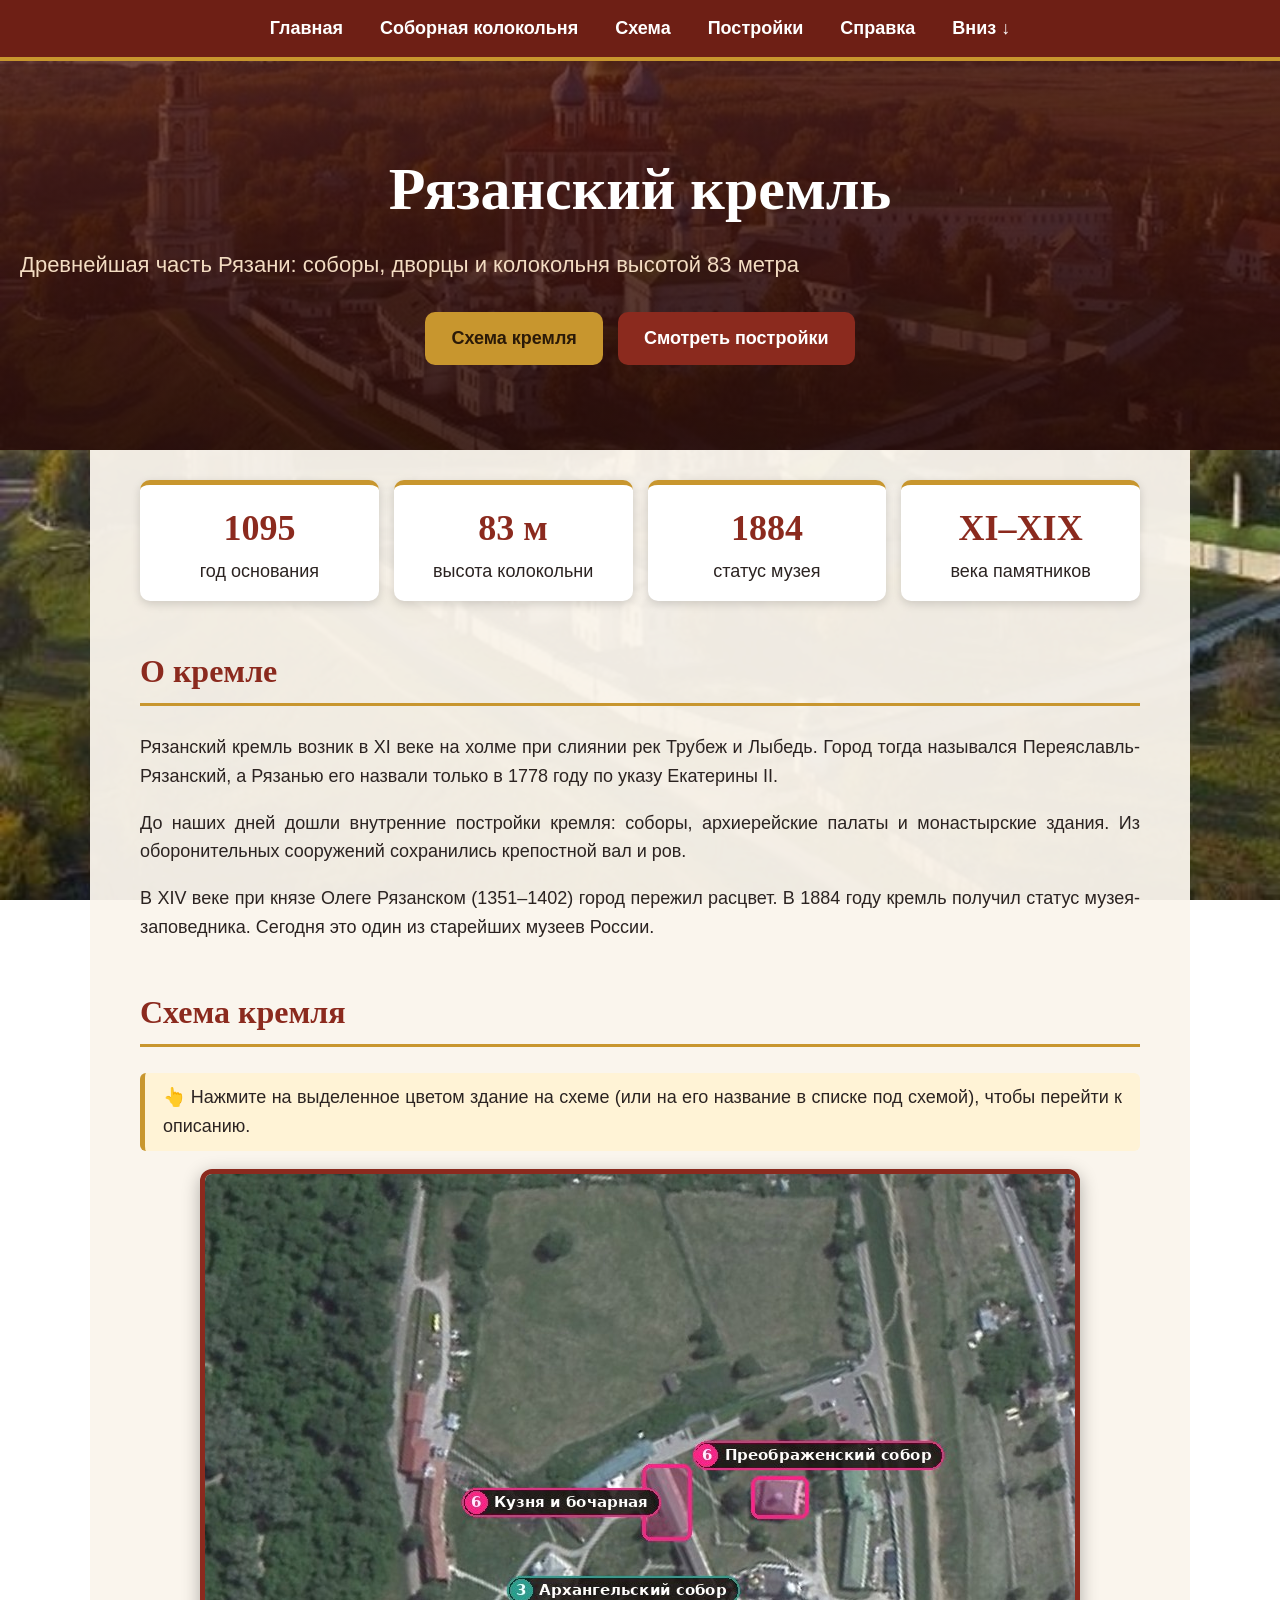
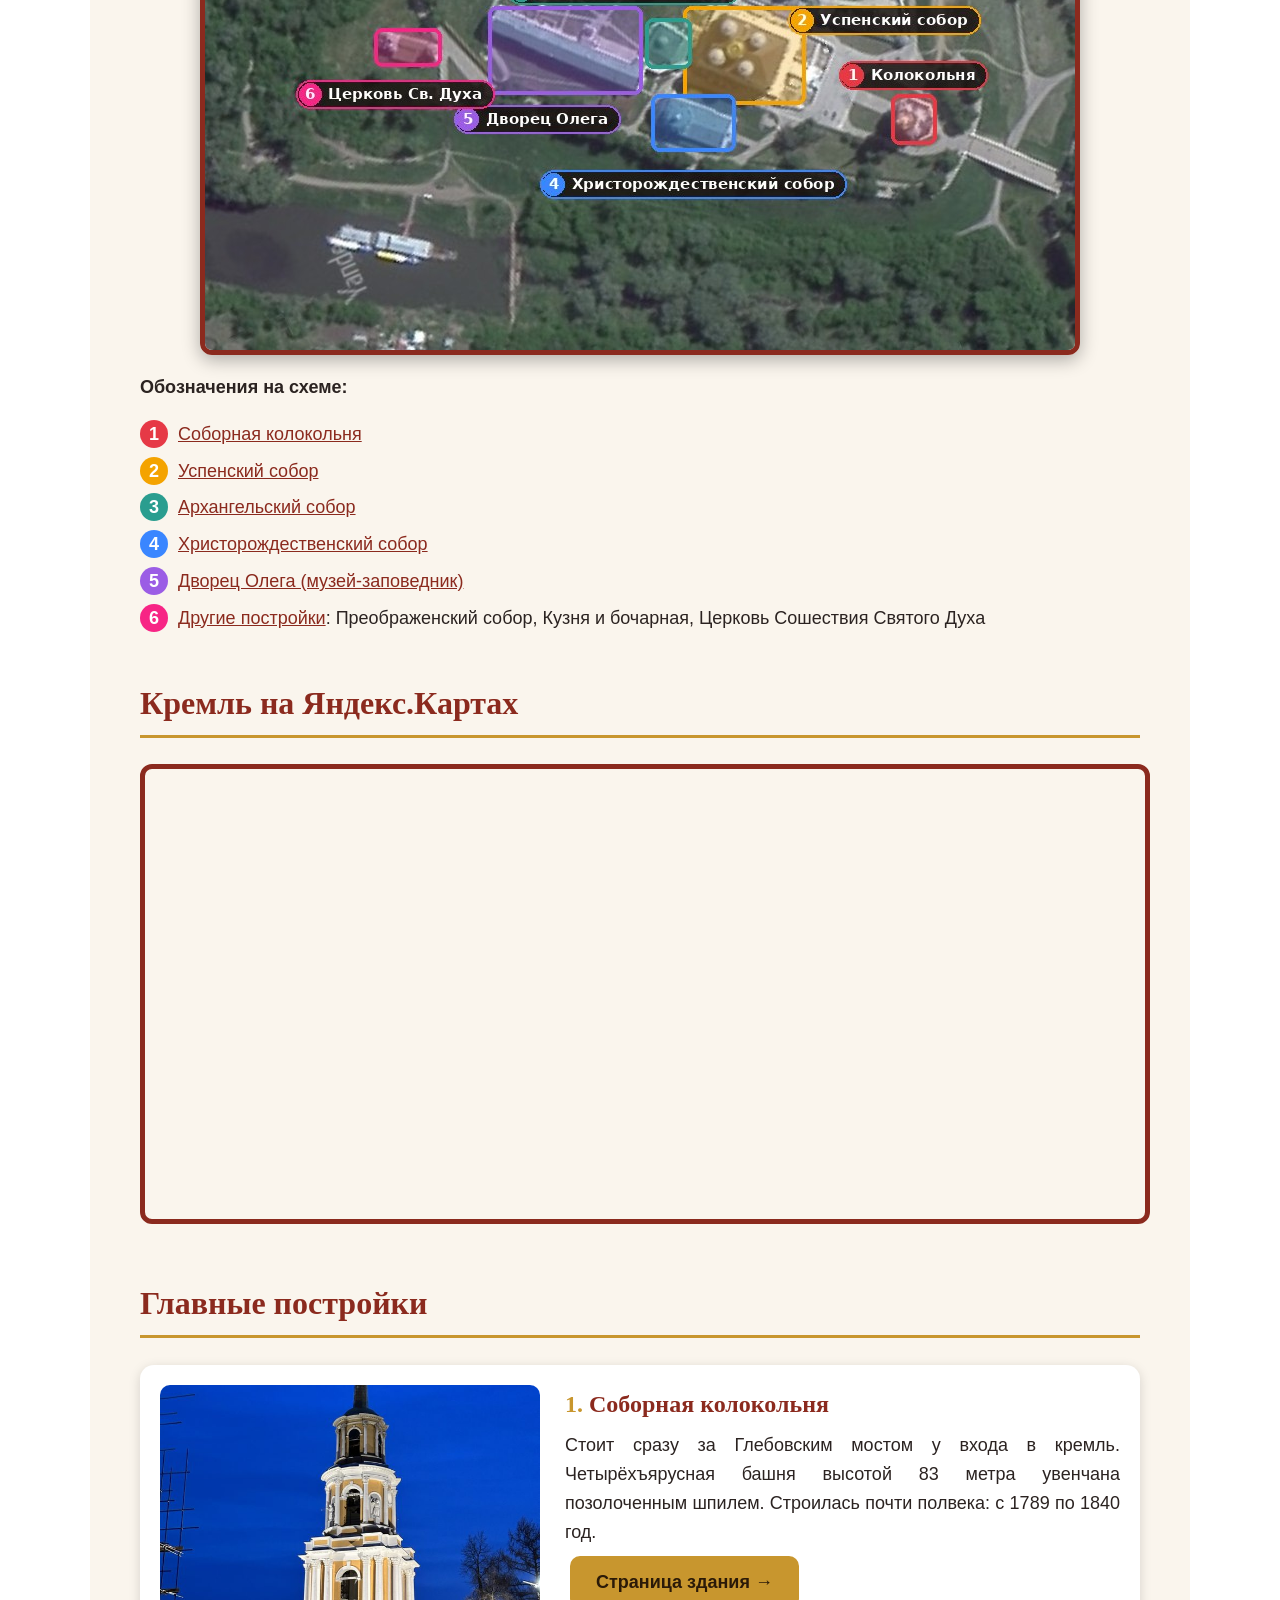
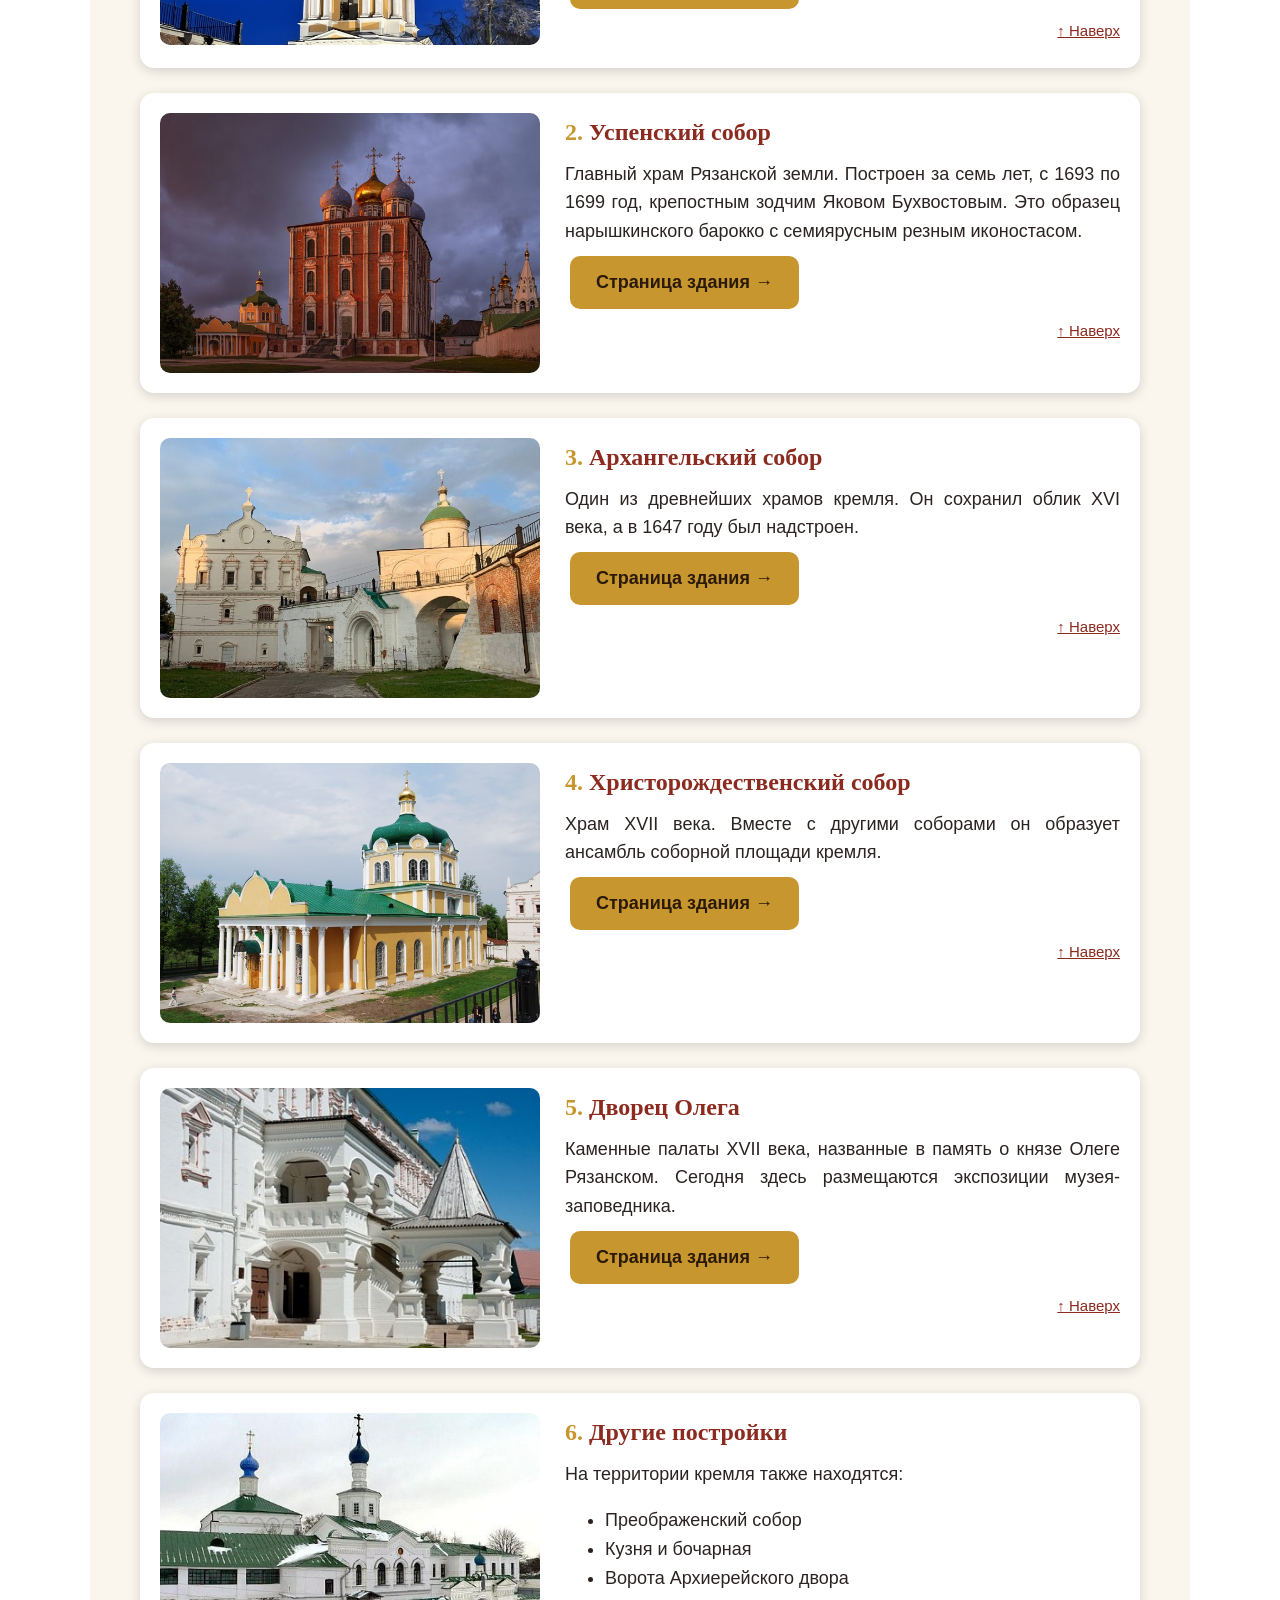
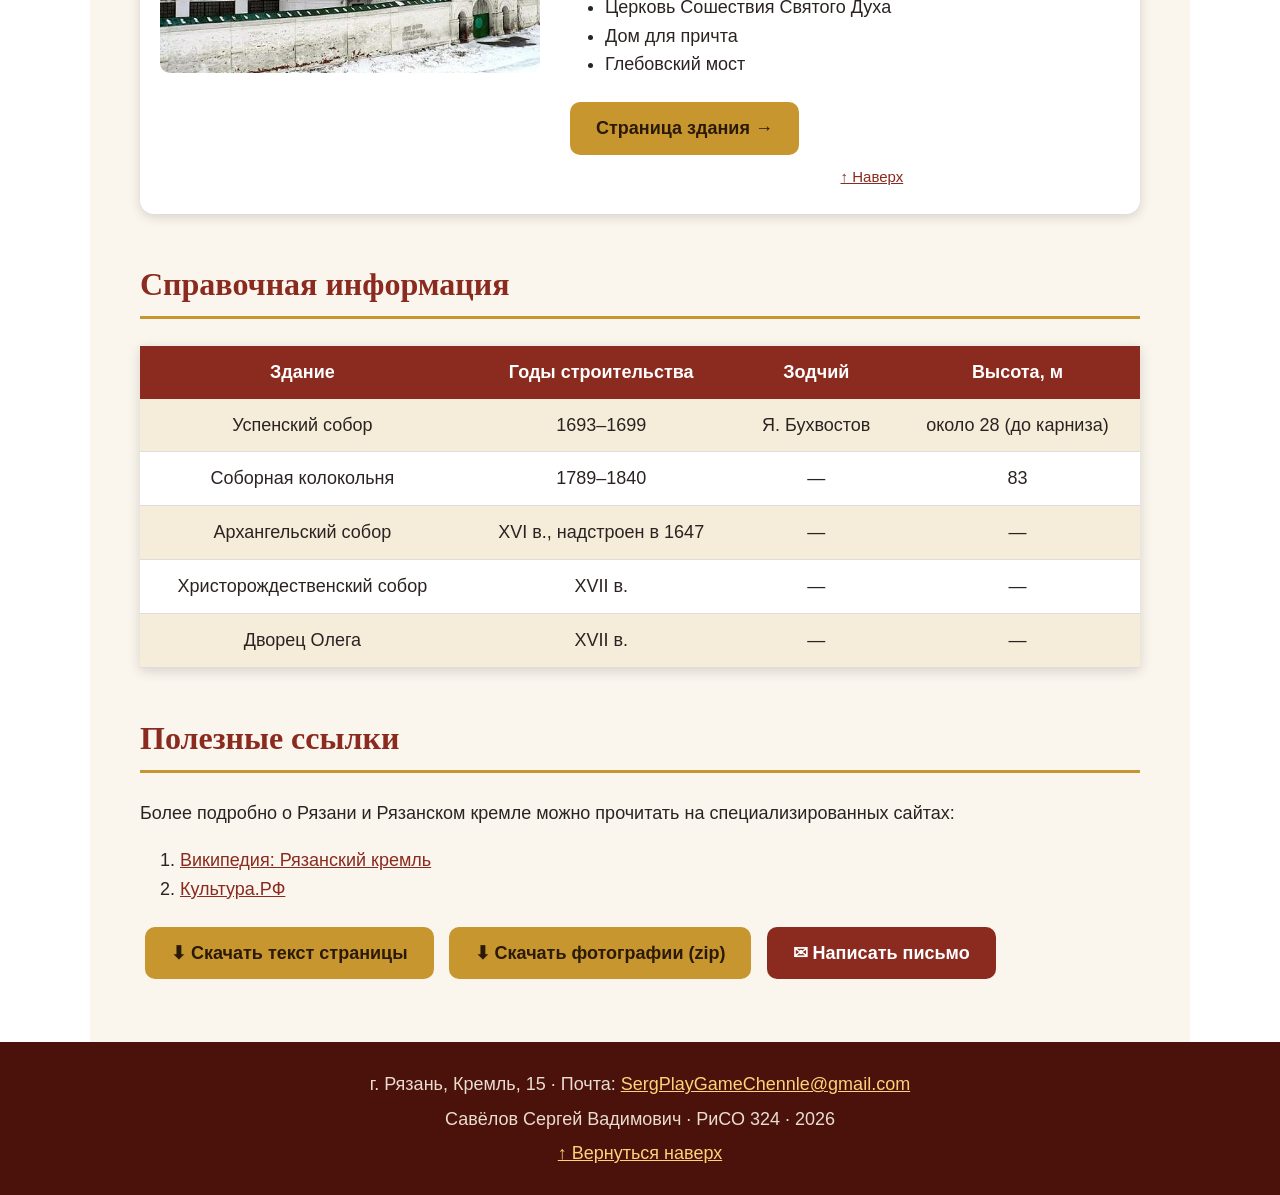
==== index.html @ 84ef7dea "Add files via upload" ====
<!DOCTYPE html>
<html lang="ru">
<head>
  <meta charset="utf-8">
  <title>Рязанский кремль</title>
  <!-- Подключаем файл со стилями (на всех страницах) -->
  <link rel="stylesheet" href="style.css">
</head>
<body>

<!-- Якорь для перехода вверх -->
<a id="top"></a>

<div class="menu">
  <a href="index.html">Главная</a>
  <a href="kolokolnya.html">Соборная колокольня</a>
  <a href="#karta">Схема</a>
  <a href="#zdaniya">Постройки</a>
  <a href="#spravka">Справка</a>
  <a href="#bottom">Вниз ↓</a>
</div>

<div class="shapka">
  <h1>Рязанский кремль</h1>
  <p>Древнейшая часть Рязани: соборы, дворцы и колокольня высотой 83 метра</p>
  <a class="knopka" href="#karta">Схема кремля</a>
  <a class="knopka knopka2" href="#zdaniya">Смотреть постройки</a>
</div>

<div class="content">

<div class="cifry">
  <div class="cifra"><b>1095</b>год основания</div>
  <div class="cifra"><b>83 м</b>высота колокольни</div>
  <div class="cifra"><b>1884</b>статус музея</div>
  <div class="cifra"><b>XI–XIX</b>века памятников</div>
</div>

<h2>О кремле</h2>
<p>Рязанский кремль возник в XI веке на холме при слиянии рек Трубеж и Лыбедь. Город тогда назывался Переяславль-Рязанский, а Рязанью его назвали только в 1778 году по указу Екатерины II.</p>
<p>До наших дней дошли внутренние постройки кремля: соборы, архиерейские палаты и монастырские здания. Из оборонительных сооружений сохранились крепостной вал и ров.</p>
<p>В XIV веке при князе Олеге Рязанском (1351–1402) город пережил расцвет. В 1884 году кремль получил статус музея-заповедника. Сегодня это один из старейших музеев России.</p>

<!-- ===== СХЕМА СО ССЫЛКАМИ ===== -->
<h2 id="karta">Схема кремля</h2>
<p class="podskazka">👆 Нажмите на выделенное цветом здание на схеме (или на его название в списке под схемой), чтобы перейти к описанию.</p>

<!-- usemap связывает картинку с картой ссылок -->
<img class="karta" src="karta.jpg" width="870" alt="Схема Рязанского кремля (вид сверху)" usemap="#kremlin">

<map name="kremlin">
  <area shape="rect" coords="686,520,731,570" href="#kolokolnya" alt="Соборная колокольня" title="Нажмите: Соборная колокольня">
  <area shape="rect" coords="478,432,600,530" href="#uspensky" alt="Успенский собор" title="Нажмите: Успенский собор">
  <area shape="rect" coords="440,444,486,494" href="#arhangel" alt="Архангельский собор" title="Нажмите: Архангельский собор">
  <area shape="rect" coords="446,520,530,577" href="#christmas" alt="Христорождественский собор" title="Нажмите: Христорождественский собор">
  <area shape="rect" coords="283,432,437,520" href="#oleg" alt="Дворец Олега (музей-заповедник)" title="Нажмите: Дворец Олега (музей-заповедник)">
  <area shape="rect" coords="546,302,603,344" href="#others" alt="Преображенский собор" title="Нажмите: Преображенский собор">
  <area shape="rect" coords="437,290,486,366" href="#others" alt="Кузня и бочарная" title="Нажмите: Кузня и бочарная">
  <area shape="rect" coords="169,454,236,492" href="#others" alt="Церковь Сошествия Святого Духа" title="Нажмите: Церковь Сошествия Святого Духа">
</map>

<p><b>Обозначения на схеме:</b></p>
<ul class="legenda">
  <li><span class="nom" style="background-color:#e63946">1</span><a href="#kolokolnya">Соборная колокольня</a></li>
  <li><span class="nom" style="background-color:#f4a300">2</span><a href="#uspensky">Успенский собор</a></li>
  <li><span class="nom" style="background-color:#2a9d8f">3</span><a href="#arhangel">Архангельский собор</a></li>
  <li><span class="nom" style="background-color:#3a86ff">4</span><a href="#christmas">Христорождественский собор</a></li>
  <li><span class="nom" style="background-color:#9b5de5">5</span><a href="#oleg">Дворец Олега (музей-заповедник)</a></li>
  <li><span class="nom" style="background-color:#f72585">6</span><a href="#others">Другие постройки</a>: Преображенский собор, Кузня и бочарная, Церковь Сошествия Святого Духа</li>
</ul>

<!-- Яндекс карта с точкой на кремле -->
<h2>Кремль на Яндекс.Картах</h2>
<iframe src="https://yandex.ru/map-widget/v1/?ll=39.7447%2C54.6355&z=16&pt=39.7447%2C54.6355%2Cpm2rdm" title="Яндекс карта"></iframe>

<!-- ===== ОПИСАНИЕ ПОСТРОЕК ===== -->
<h2 id="zdaniya">Главные постройки</h2>

<div class="zdanie" id="kolokolnya">
  <img src="kolokolnya.jpg" alt="Соборная колокольня">
  <div>
    <h3><span class="nomer">1.</span> Соборная колокольня</h3>
    <p>Стоит сразу за Глебовским мостом у входа в кремль. Четырёхъярусная башня высотой 83 метра увенчана позолоченным шпилем. Строилась почти полвека: с 1789 по 1840 год.</p> <p><a class="knopka" href="kolokolnya.html">Страница здания →</a></p>
    <p class="vverh"><a href="#top">↑ Наверх</a></p>
  </div>
</div>
<div class="zdanie" id="uspensky">
  <img src="uspensky.jpg" alt="Успенский собор">
  <div>
    <h3><span class="nomer">2.</span> Успенский собор</h3>
    <p>Главный храм Рязанской земли. Построен за семь лет, с 1693 по 1699 год, крепостным зодчим Яковом Бухвостовым. Это образец нарышкинского барокко с семиярусным резным иконостасом.</p>
    <p><a class="knopka" href="uspensky.html">Страница здания →</a></p>
    <p class="vverh"><a href="#top">↑ Наверх</a></p>
  </div>
</div>
<div class="zdanie" id="arhangel">
  <img src="arhangel.jpg" alt="Архангельский собор">
  <div>
    <h3><span class="nomer">3.</span> Архангельский собор</h3>
    <p>Один из древнейших храмов кремля. Он сохранил облик XVI века, а в 1647 году был надстроен.</p>
    <p><a class="knopka" href="arhangel.html">Страница здания →</a></p>
    <p class="vverh"><a href="#top">↑ Наверх</a></p>
  </div>
</div>
<div class="zdanie" id="christmas">
  <img src="christmas.jpg" alt="Христорождественский собор">
  <div>
    <h3><span class="nomer">4.</span> Христорождественский собор</h3>
    <p>Храм XVII века. Вместе с другими соборами он образует ансамбль соборной площади кремля.</p>
    <p><a class="knopka" href="christmas.html">Страница здания →</a></p>
    <p class="vverh"><a href="#top">↑ Наверх</a></p>
  </div>
</div>
<div class="zdanie" id="oleg">
  <img src="oleg.jpg" alt="Дворец Олега">
  <div>
    <h3><span class="nomer">5.</span> Дворец Олега</h3>
    <p>Каменные палаты XVII века, названные в память о князе Олеге Рязанском. Сегодня здесь размещаются экспозиции музея-заповедника.</p>
    <p><a class="knopka" href="oleg.html">Страница здания →</a></p>
    <p class="vverh"><a href="#top">↑ Наверх</a></p>
  </div>
</div>
<div class="zdanie" id="others">
  <img src="others.jpg" alt="Спасо-Преображенский монастырь">
  <div>
    <h3><span class="nomer">6.</span> Другие постройки</h3>
    <p>На территории кремля также находятся:</p>
    <ul>
      <li>Преображенский собор</li>
      <li>Кузня и бочарная</li>
      <li>Ворота Архиерейского двора</li>
      <li>Церковь Сошествия Святого Духа</li>
      <li>Дом для причта</li>
      <li>Глебовский мост</li>
    </ul>
    <p><a class="knopka" href="drugie.html">Страница здания →</a></p>
    <p class="vverh"><a href="#top">↑ Наверх</a></p>
  </div>
</div>

<!-- ===== ТАБЛИЦА ===== -->
<h2 id="spravka">Справочная информация</h2>
<table>
  <tr>
    <th>Здание</th>
    <th>Годы строительства</th>
    <th>Зодчий</th>
    <th>Высота, м</th>
  </tr>
  <tr><td>Успенский собор</td><td>1693–1699</td><td>Я. Бухвостов</td><td>около 28 (до карниза)</td></tr>
  <tr><td>Соборная колокольня</td><td>1789–1840</td><td>—</td><td>83</td></tr>
  <tr><td>Архангельский собор</td><td>XVI в., надстроен в 1647</td><td>—</td><td>—</td></tr>
  <tr><td>Христорождественский собор</td><td>XVII в.</td><td>—</td><td>—</td></tr>
  <tr><td>Дворец Олега</td><td>XVII в.</td><td>—</td><td>—</td></tr>
</table>

<!-- ===== ССЫЛКИ ===== -->
<h2>Полезные ссылки</h2>
<p>Более подробно о Рязани и Рязанском кремле можно прочитать на специализированных сайтах:</p>
<ol>
  <li><a href="https://ru.wikipedia.org/wiki/Рязанский_кремль" target="_blank">Википедия: Рязанский кремль</a></li>
  <li><a href="https://www.culture.ru" target="_blank">Культура.РФ</a></li>
</ol>

<p>
  <a class="knopka" href="kremlin-text.txt" download>⬇ Скачать текст страницы</a>
  <a class="knopka" href="photos.zip" download>⬇ Скачать фотографии (zip)</a>
  <a class="knopka knopka2" href="mailto:SergPlayGameChennle@gmail.com">✉ Написать письмо</a>
</p>

</div>

<!-- Якорь для перехода вниз -->
<div class="footer" id="bottom">
  г. Рязань, Кремль, 15 · Почта: <a href="mailto:SergPlayGameChennle@gmail.com">SergPlayGameChennle@gmail.com</a><br>
  Савёлов Сергей Вадимович · РиСО 324 · 2026<br>
  <a href="#top">↑ Вернуться наверх</a>
</div>

</body>
</html>
---- style.css ----
/* ===== Общие стили для всех страниц сайта ===== */

/* Фон страницы - фото кремля */
body {
  margin: 0;
  font-family: Arial, sans-serif;
  font-size: 18px;
  line-height: 1.6;
  color: #2b2321;
  background-image: url("fon.jpg");
  background-size: cover;
  background-attachment: fixed;
}

/* Меню сверху (остаётся на экране при прокрутке) */
.menu {
  position: sticky;
  top: 0;
  z-index: 10;
  background-color: #6e1f15;
  text-align: center;
  padding: 14px;
  border-bottom: 4px solid #c8962e;
}
.menu a {
  color: white;
  margin: 0 16px;
  text-decoration: none;
  font-weight: bold;
}
.menu a:hover {
  color: #ffd27a;
}

/* Большая шапка с фото */
.shapka {
  background: linear-gradient(rgba(70, 15, 10, 0.75), rgba(40, 10, 8, 0.85)), url("fon.jpg") center / cover;
  color: white;
  text-align: center;
  padding: 80px 20px;
}
.shapka h1 {
  font-family: Georgia, serif;
  font-size: 60px;
  margin: 0 0 10px 0;
}
.shapka p {
  font-size: 22px;
  color: #f3dcc2;
  margin: 0 0 25px 0;
}

/* Основной блок с содержимым */
.content {
  width: 1000px;
  margin: 0 auto;
  padding: 30px 50px 40px 50px;
  background-color: rgba(250, 245, 236, 0.95);
}

/* Заголовки */
h2 {
  font-family: Georgia, serif;
  font-size: 32px;
  color: #8b2a1e;
  margin-top: 45px;
  border-bottom: 3px solid #c8962e;
  padding-bottom: 6px;
}
h3 {
  font-family: Georgia, serif;
  font-size: 24px;
  color: #8b2a1e;
  margin: 0 0 8px 0;
}

/* Абзацы */
p {
  text-align: justify;
}

/* Кнопки (ссылки в виде кнопок) */
.knopka {
  display: inline-block;
  background-color: #c8962e;
  color: #2b1a08;
  font-weight: bold;
  text-decoration: none;
  padding: 12px 26px;
  border-radius: 10px;
  margin: 5px;
}
.knopka:hover {
  background-color: #ffd27a;
}
.knopka2 {
  background-color: #8b2a1e;
  color: white;
}
.knopka2:hover {
  background-color: #b23a2a;
}

/* Четыре блока с цифрами */
.cifry {
  display: flex;
  gap: 15px;
  margin-bottom: 10px;
}
.cifra {
  flex: 1;
  background-color: white;
  border-top: 5px solid #c8962e;
  border-radius: 10px;
  padding: 15px;
  text-align: center;
  box-shadow: 0 3px 10px rgba(0, 0, 0, 0.15);
}
.cifra b {
  display: block;
  font-family: Georgia, serif;
  font-size: 36px;
  color: #8b2a1e;
}

/* Схема кремля */
.karta {
  display: block;
  margin: 15px auto;
  border: 5px solid #8b2a1e;
  border-radius: 12px;
  box-shadow: 0 5px 18px rgba(0, 0, 0, 0.3);
}
.podskazka {
  background-color: #fff3d6;
  border-left: 5px solid #c8962e;
  padding: 10px 18px;
  border-radius: 6px;
}

/* Список обозначений под схемой */
.legenda {
  list-style: none;
  padding: 0;
}
.legenda li {
  margin: 8px 0;
}
.nom {
  display: inline-block;
  width: 28px;
  height: 28px;
  line-height: 28px;
  border-radius: 50%;
  color: white;
  text-align: center;
  font-weight: bold;
  margin-right: 10px;
}

/* Яндекс карта */
iframe {
  width: 100%;
  height: 450px;
  border: 5px solid #8b2a1e;
  border-radius: 12px;
}

/* Карточки зданий: фото слева, текст справа */
.zdanie {
  display: flex;
  gap: 25px;
  background-color: white;
  border-radius: 14px;
  padding: 20px;
  margin: 25px 0;
  box-shadow: 0 3px 12px rgba(0, 0, 0, 0.15);
}
.zdanie img {
  width: 380px;
  height: 260px;
  object-fit: cover;
  border-radius: 10px;
  flex-shrink: 0;
}
.zdanie p {
  margin: 5px 0;
}
.nomer {
  color: #c8962e;
}
.vverh {
  text-align: right;
  font-size: 15px;
  margin: 0;
}

/* Фото на отдельных страницах зданий */
.foto {
  display: block;
  width: auto;
  max-width: 100%;
  max-height: 520px;
  margin: 15px auto;
  border: 5px solid #c8962e;
  border-radius: 12px;
}

/* Таблица */
table {
  border-collapse: collapse;
  width: 100%;
  background-color: white;
  box-shadow: 0 3px 12px rgba(0, 0, 0, 0.15);
}
th {
  background-color: #8b2a1e;
  color: white;
  padding: 12px;
}
td {
  border-bottom: 1px solid #ddd;
  padding: 12px;
  text-align: center;
}
tr:nth-child(even) {
  background-color: #f6ecda;
}

/* Ссылки */
a {
  color: #8b2a1e;
}

/* Подвал */
.footer {
  background-color: #4a120b;
  color: #eadccf;
  text-align: center;
  padding: 25px;
  line-height: 1.9;
}
.footer a {
  color: #ffd27a;
}

/* ===== Плавный переход по якорям ===== */
html {
  scroll-behavior: smooth;
}
/* Заголовки с якорями не прячутся под меню */
h2 {
  scroll-margin-top: 90px;
}
/* Карточка здания после перехода по ссылке встаёт по центру экрана */
.zdanie {
  scroll-margin-top: calc(50vh - 170px);
}

/* Кнопки "назад / вперёд" внизу страниц зданий */
.listalka {
  display: flex;
  justify-content: space-between;
  margin-top: 30px;
}
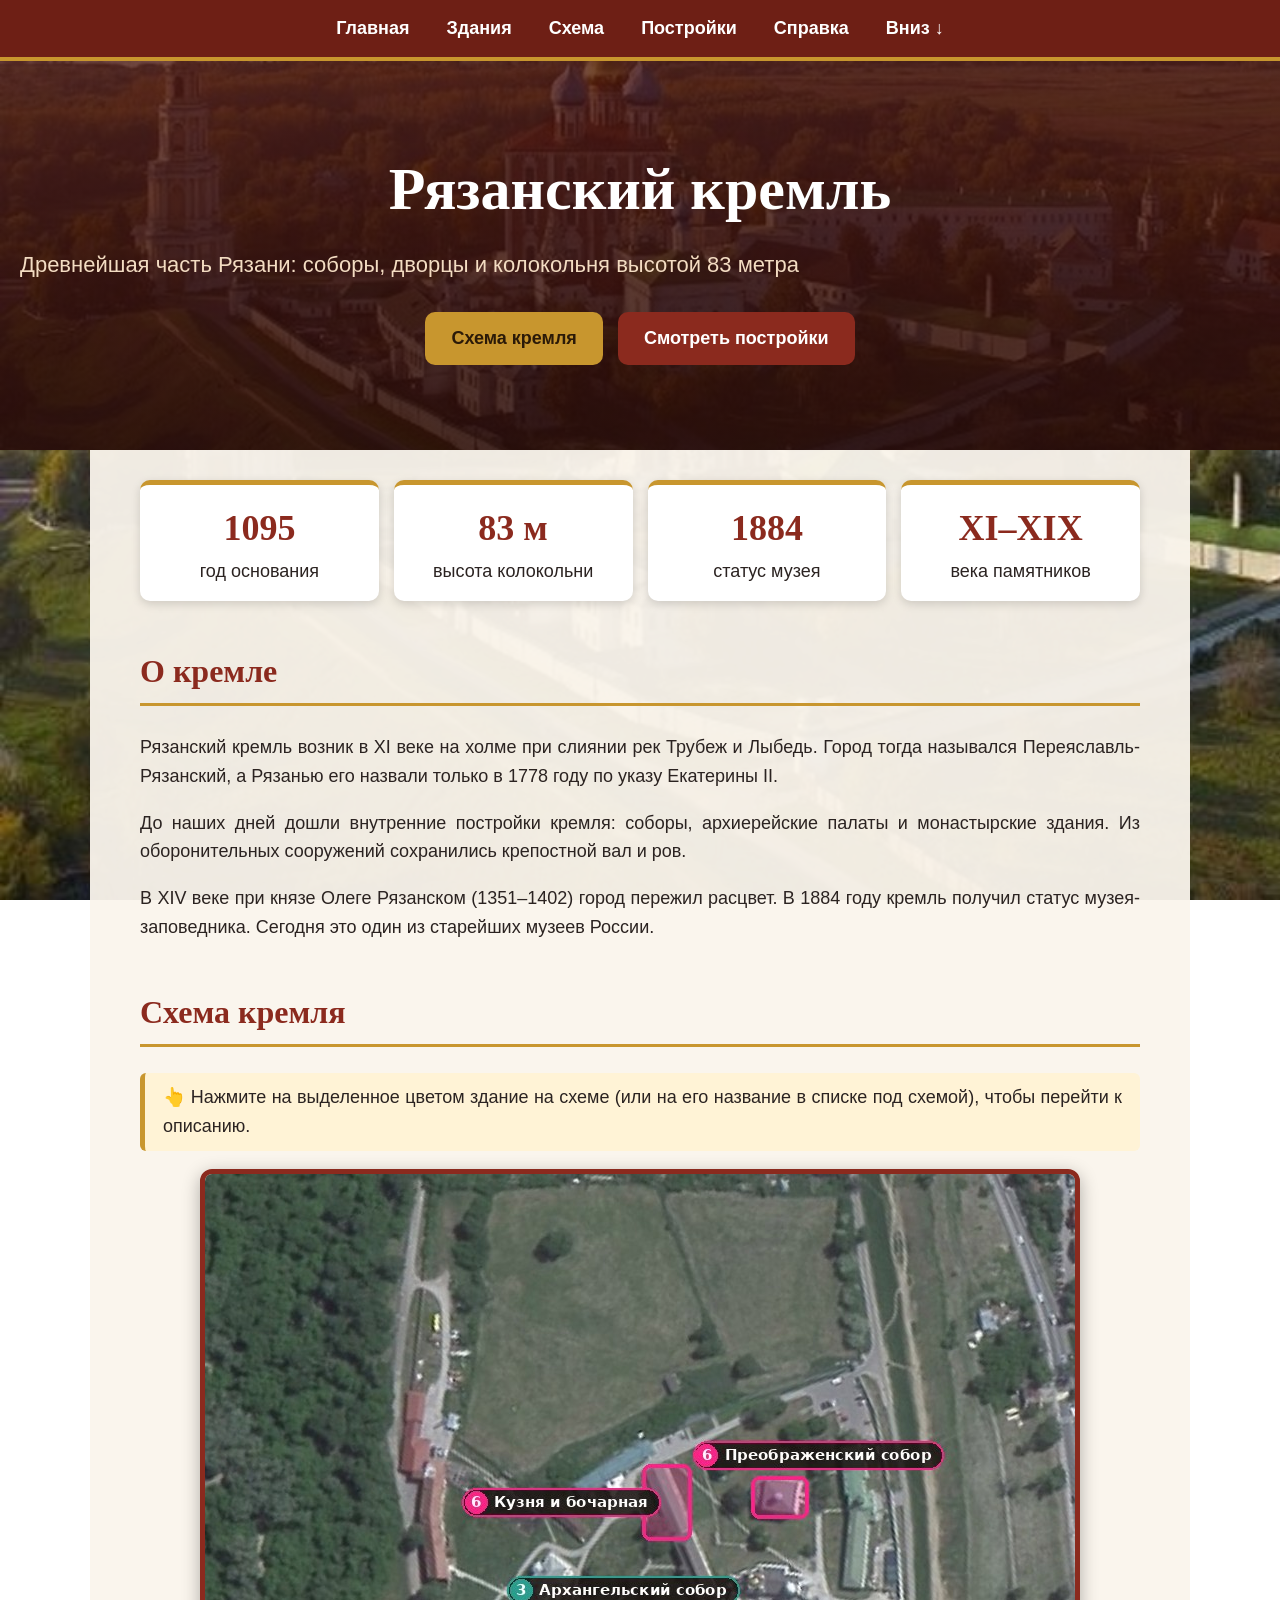
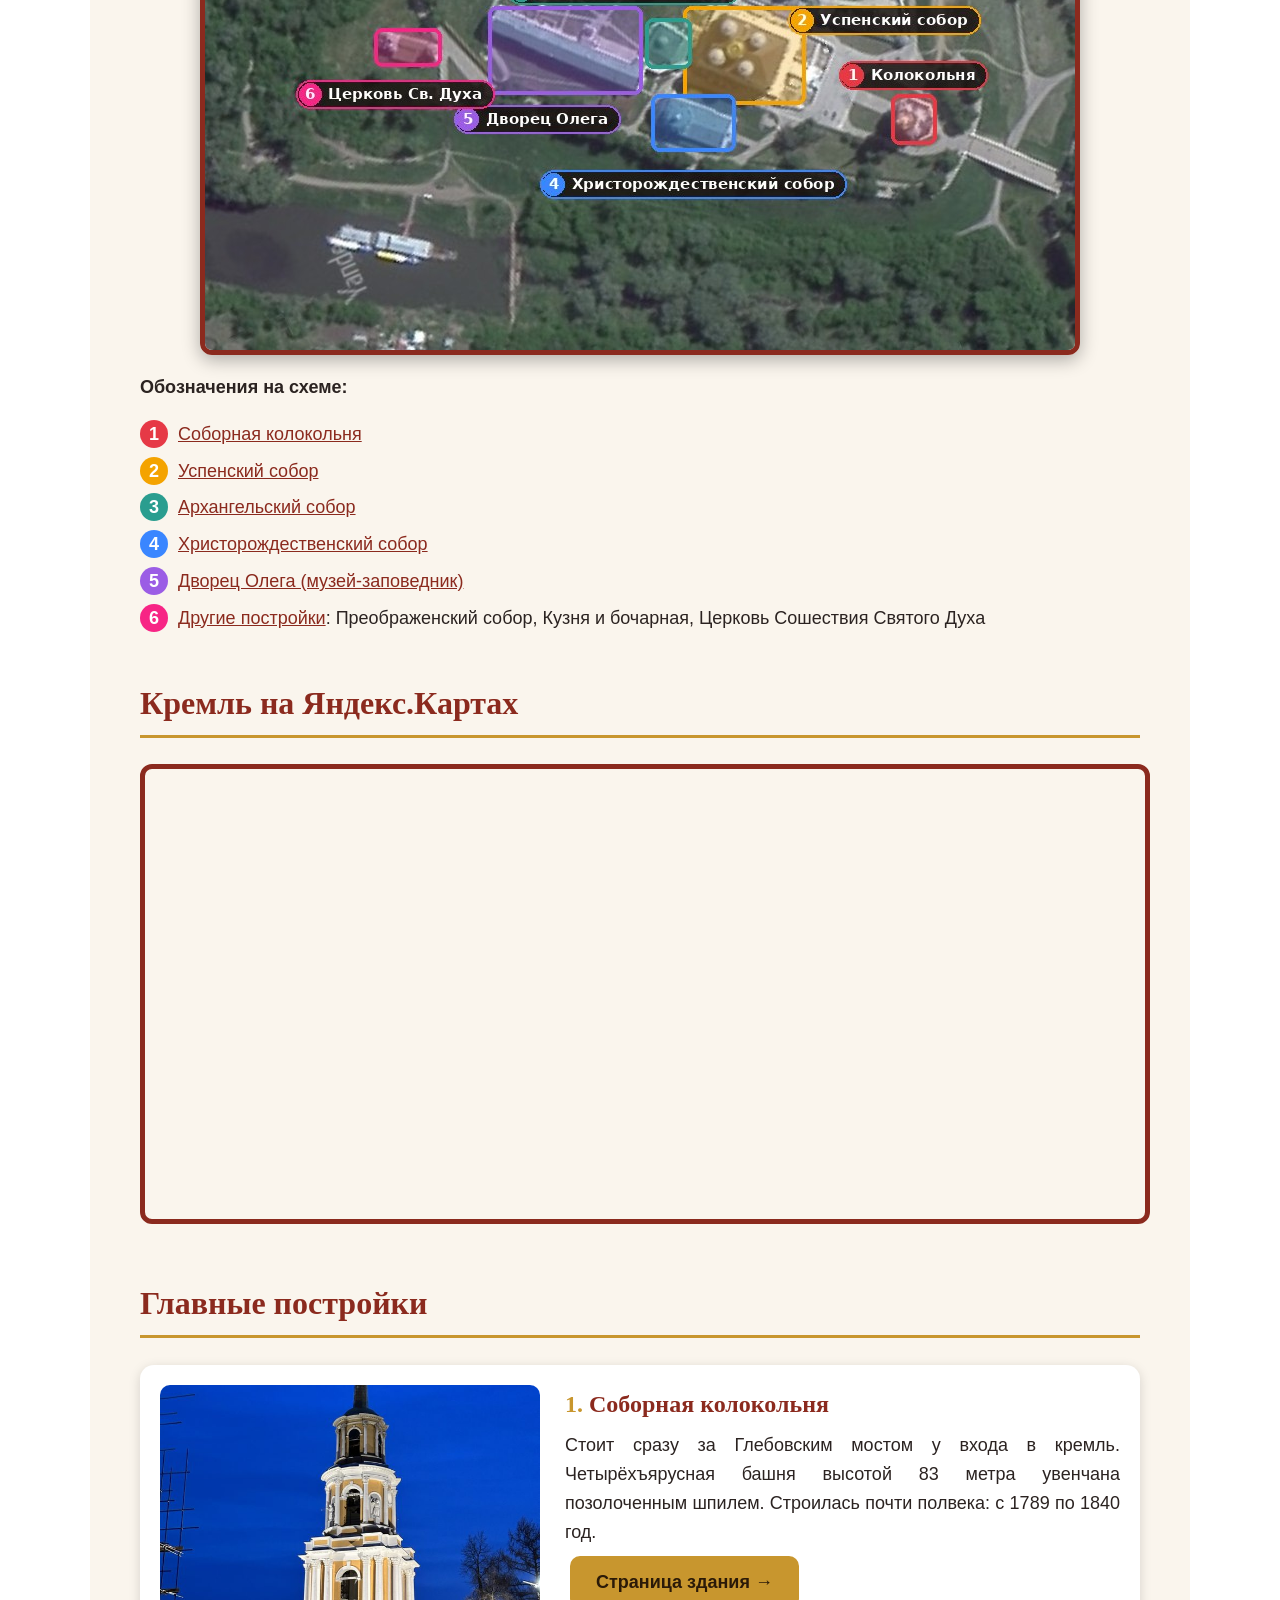
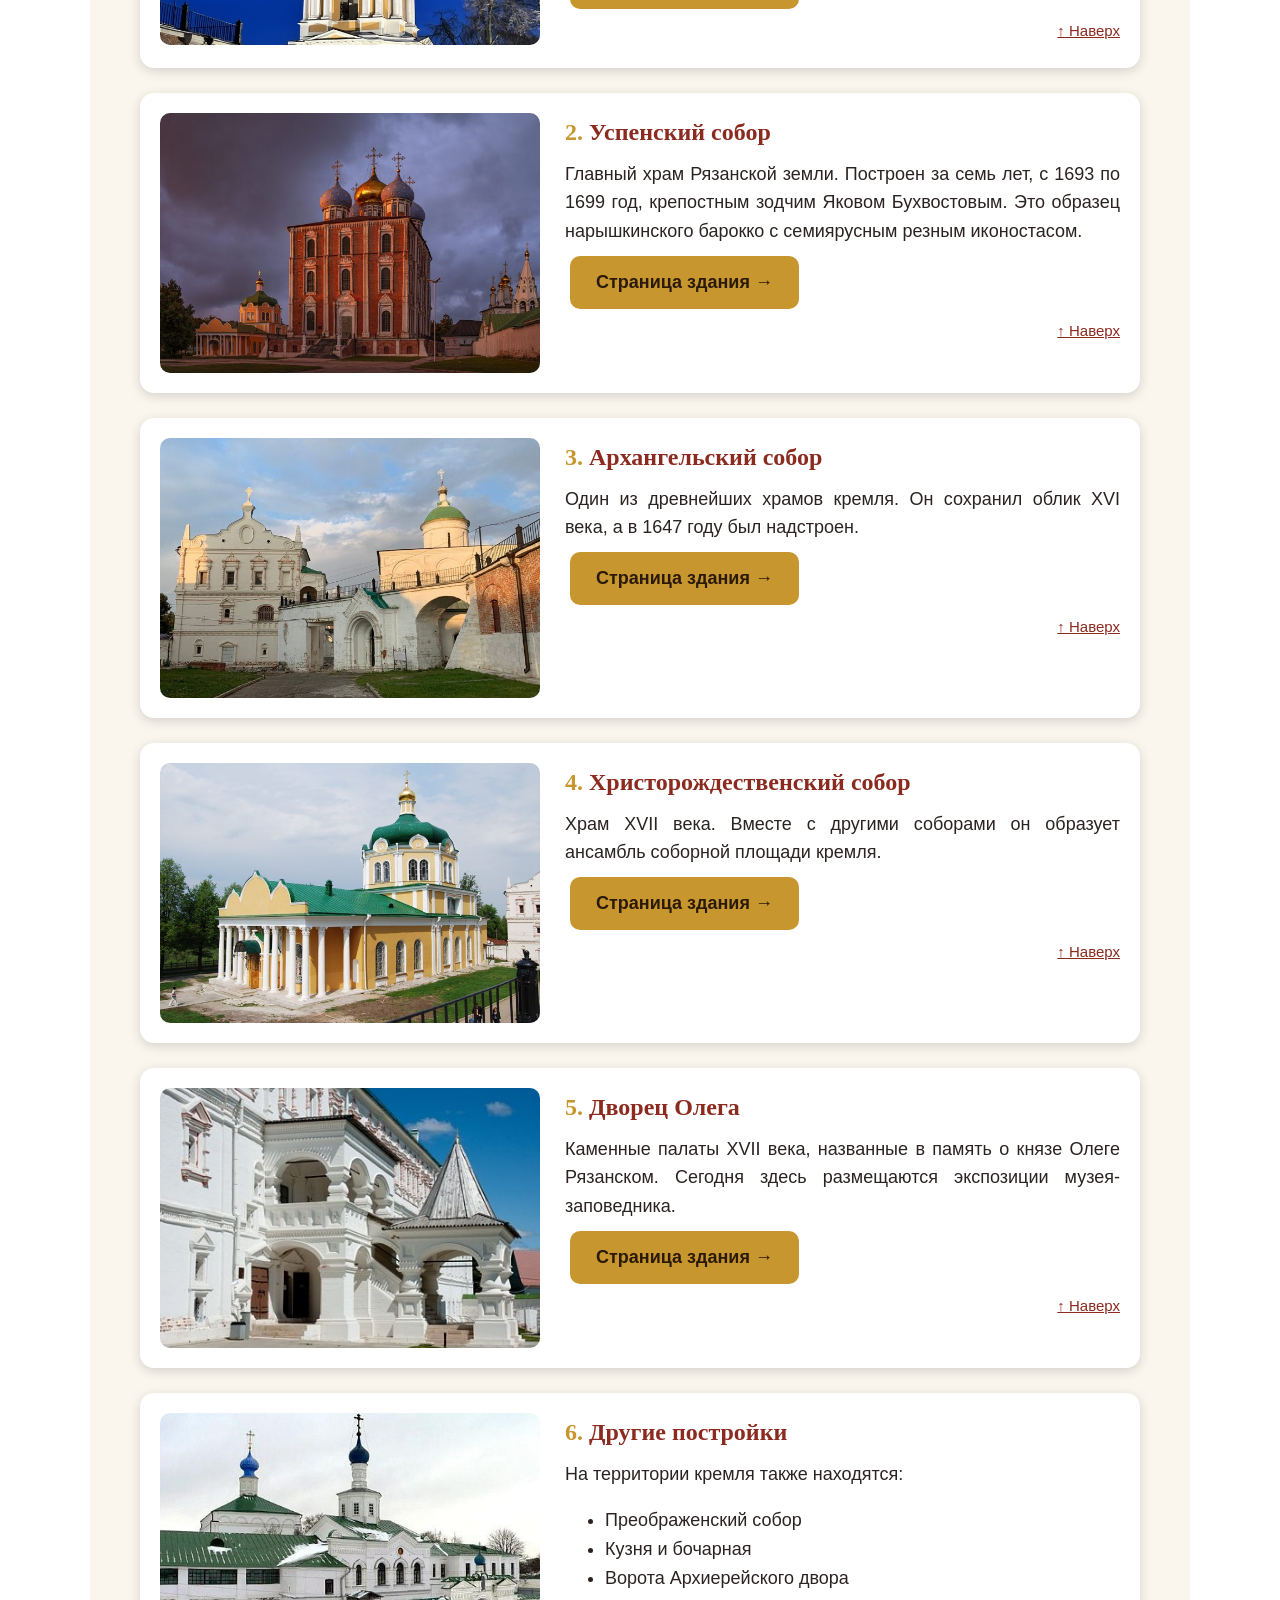
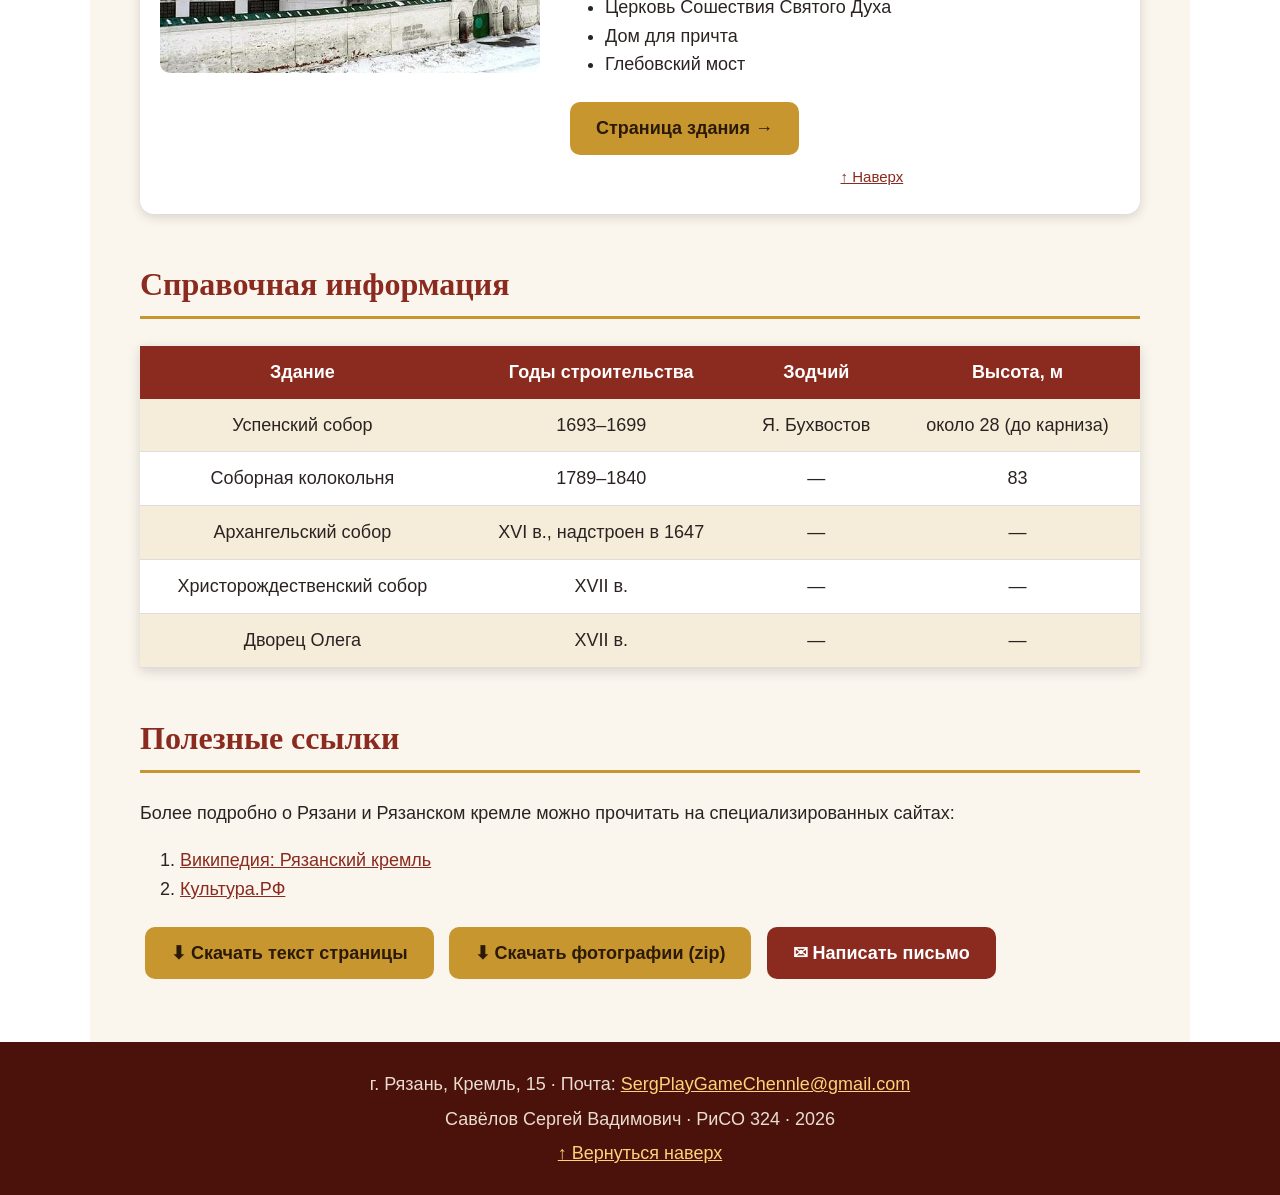
==== commit 1b17e202: "Update index.html" ====
--- a/index.html
+++ b/index.html
@@ -13,7 +13,7 @@
 
 <div class="menu">
   <a href="index.html">Главная</a>
-  <a href="kolokolnya.html">Соборная колокольня</a>
+  <a href="kolokolnya.html">Здания</a>
   <a href="#karta">Схема</a>
   <a href="#zdaniya">Постройки</a>
   <a href="#spravka">Справка</a>
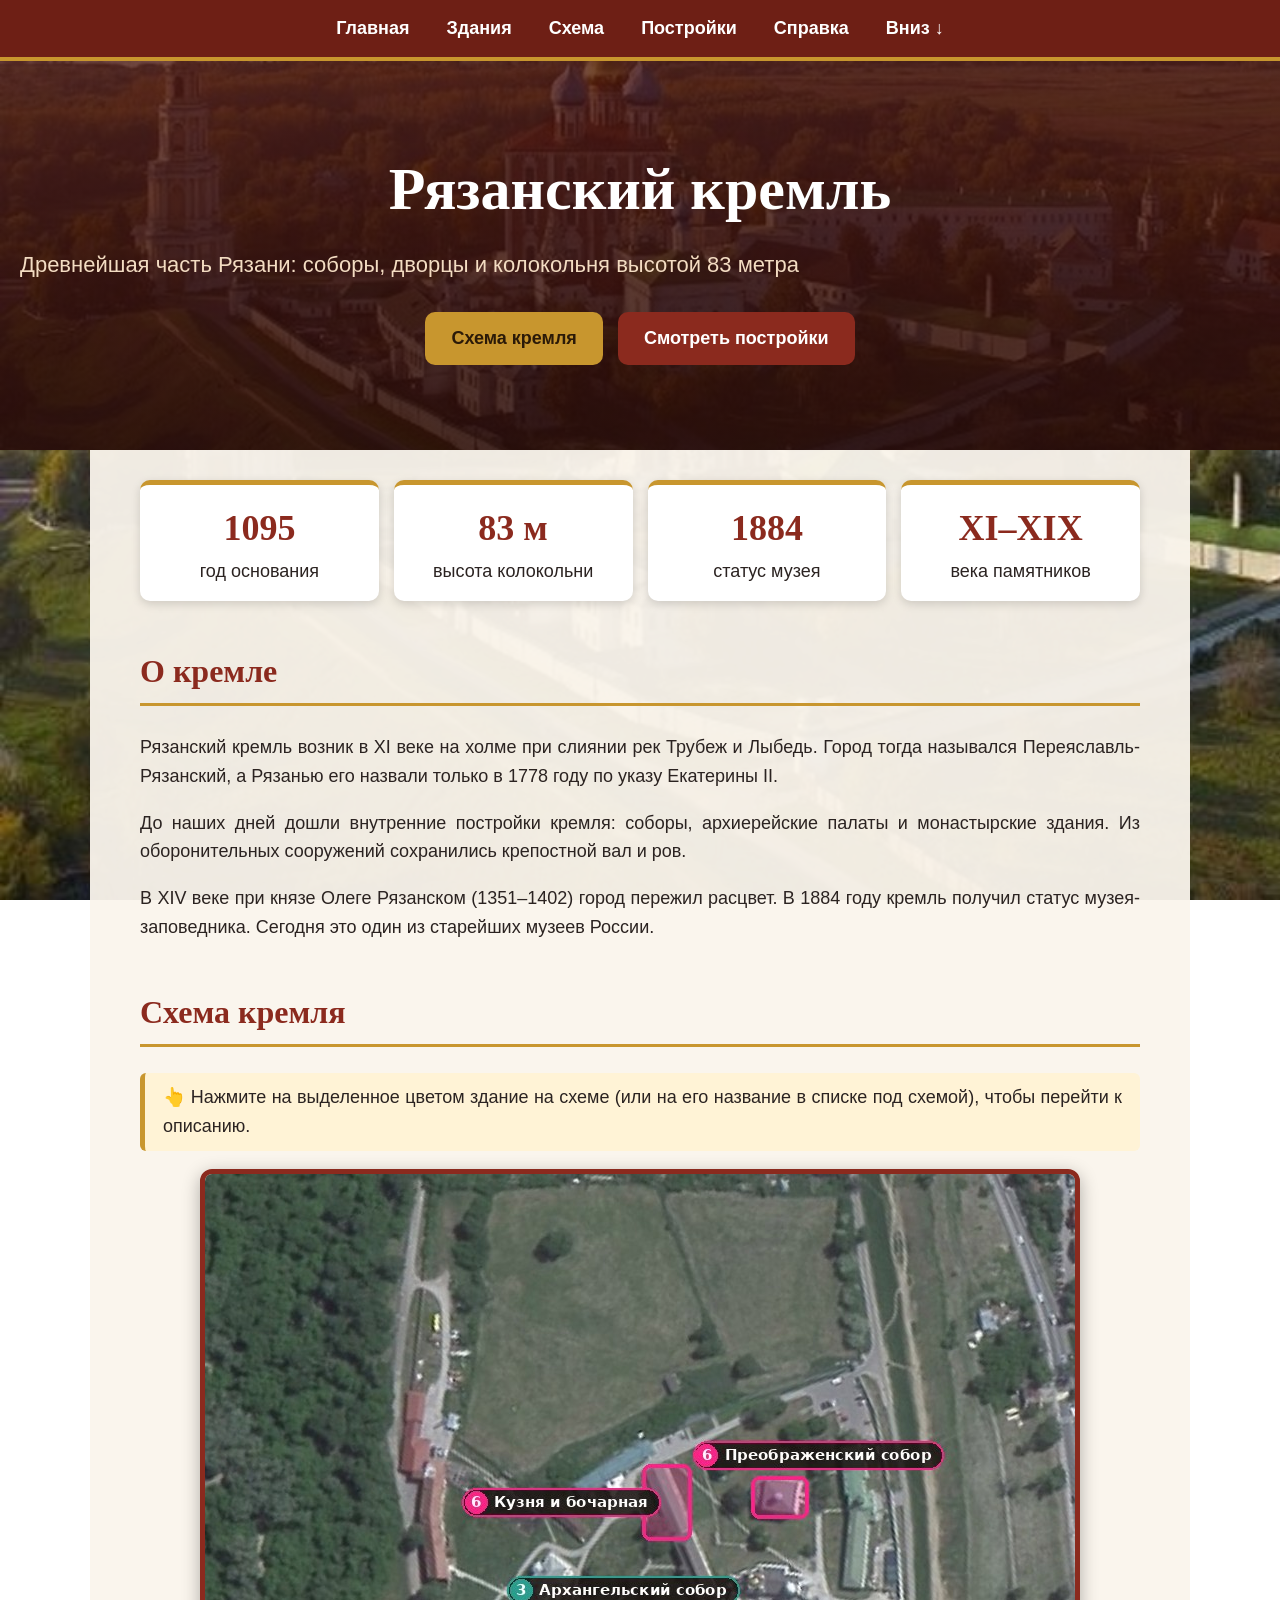
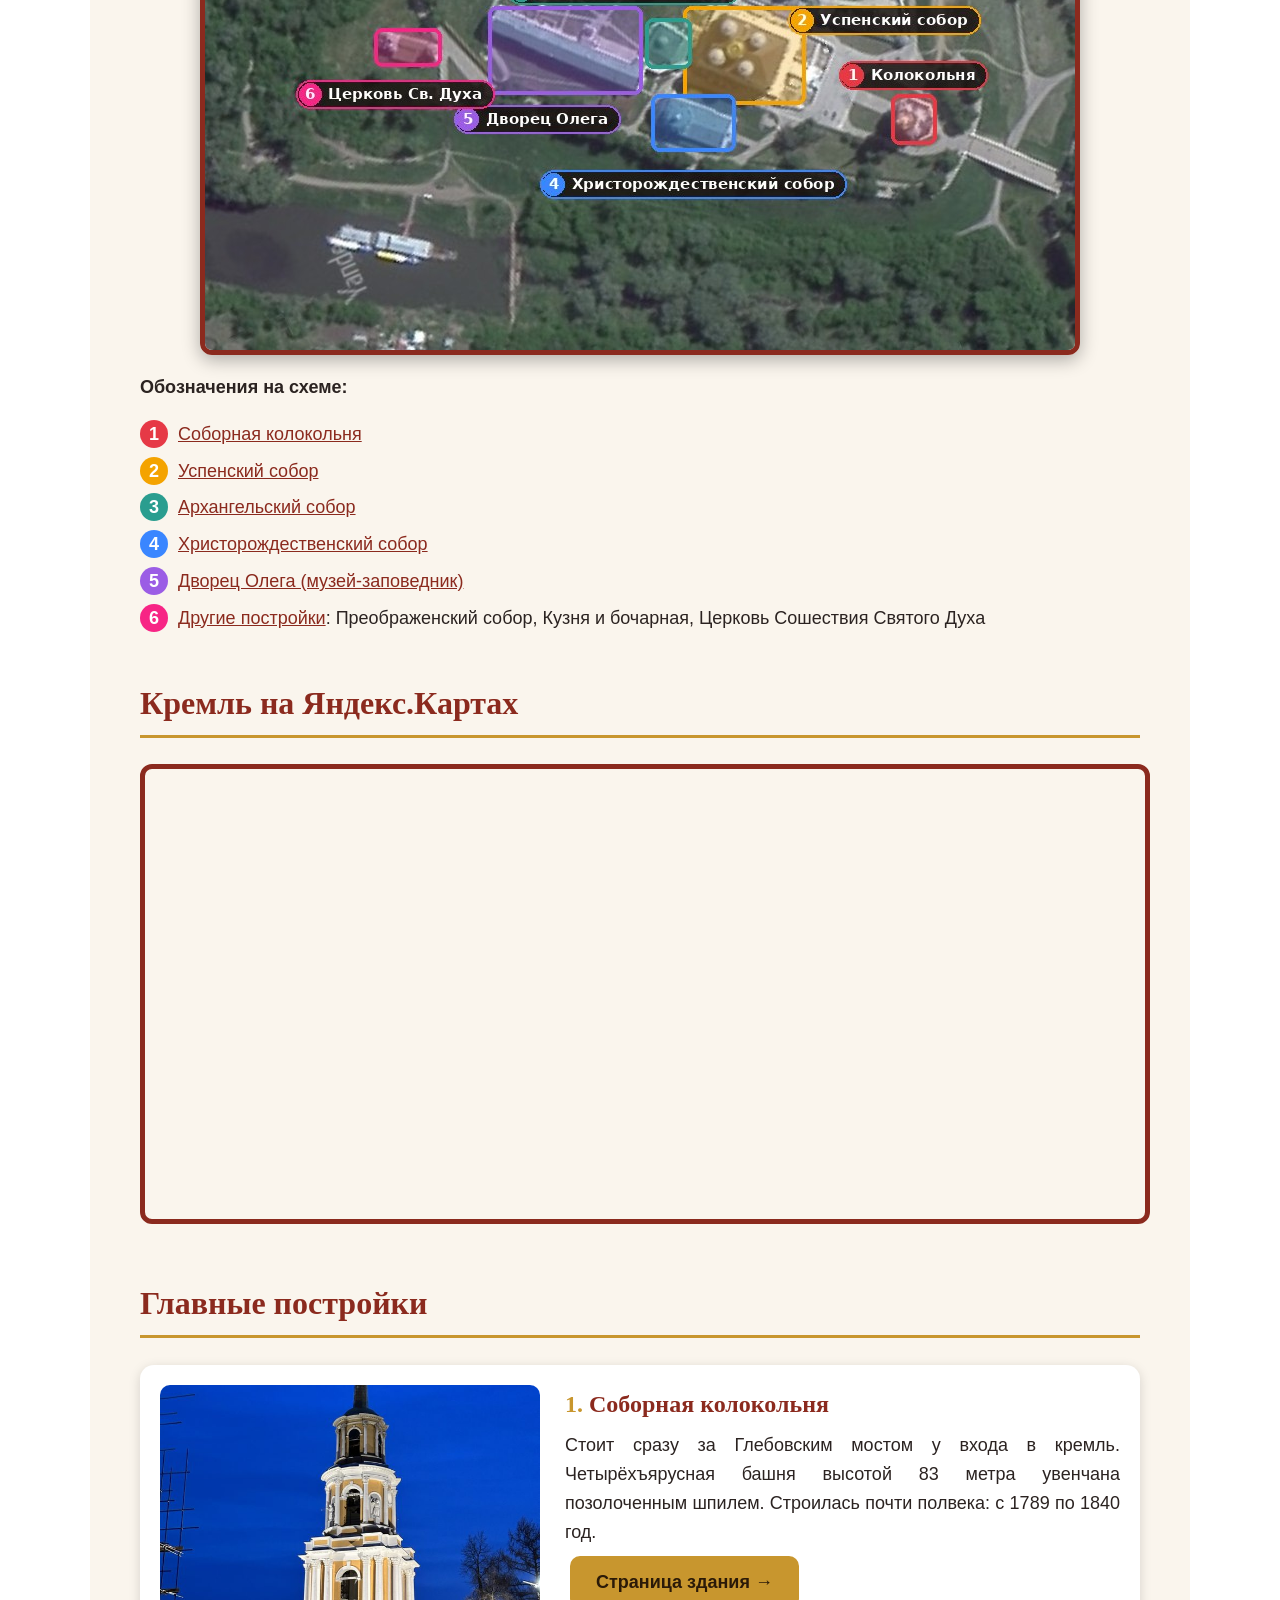
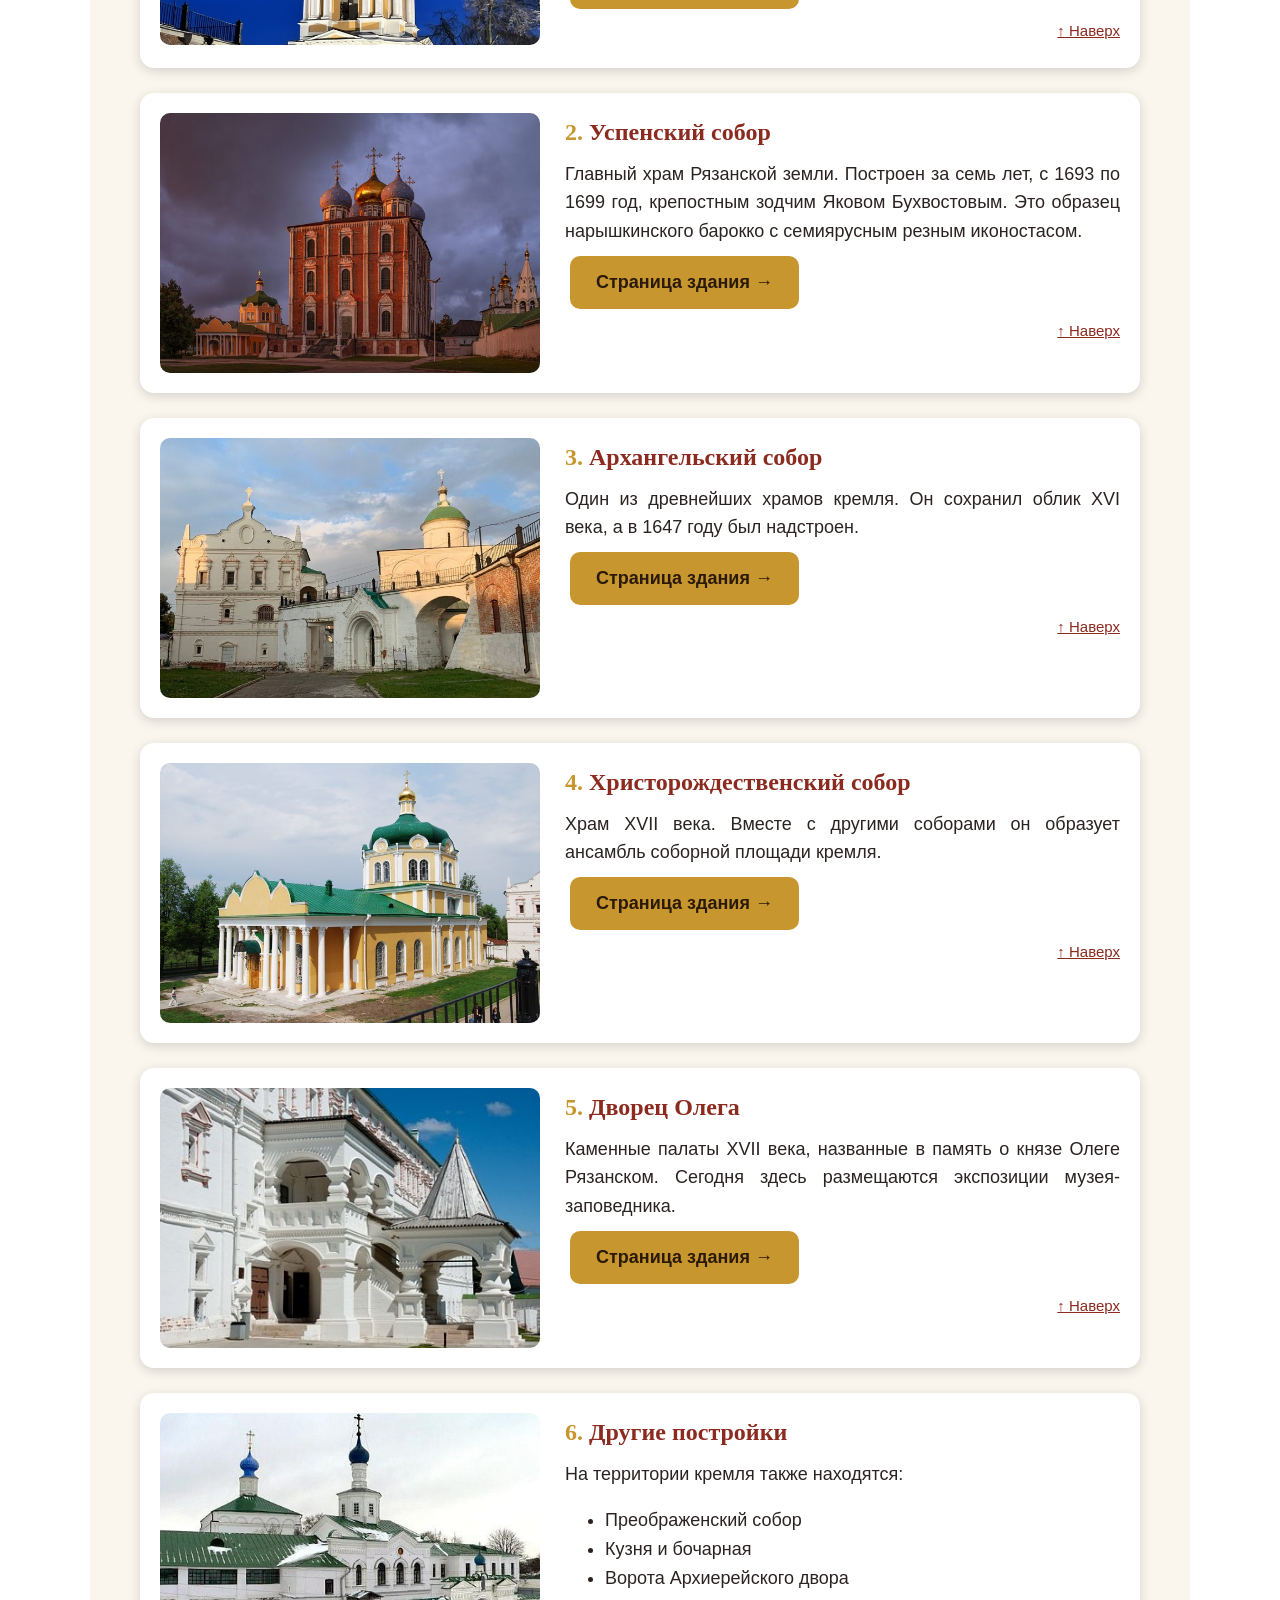
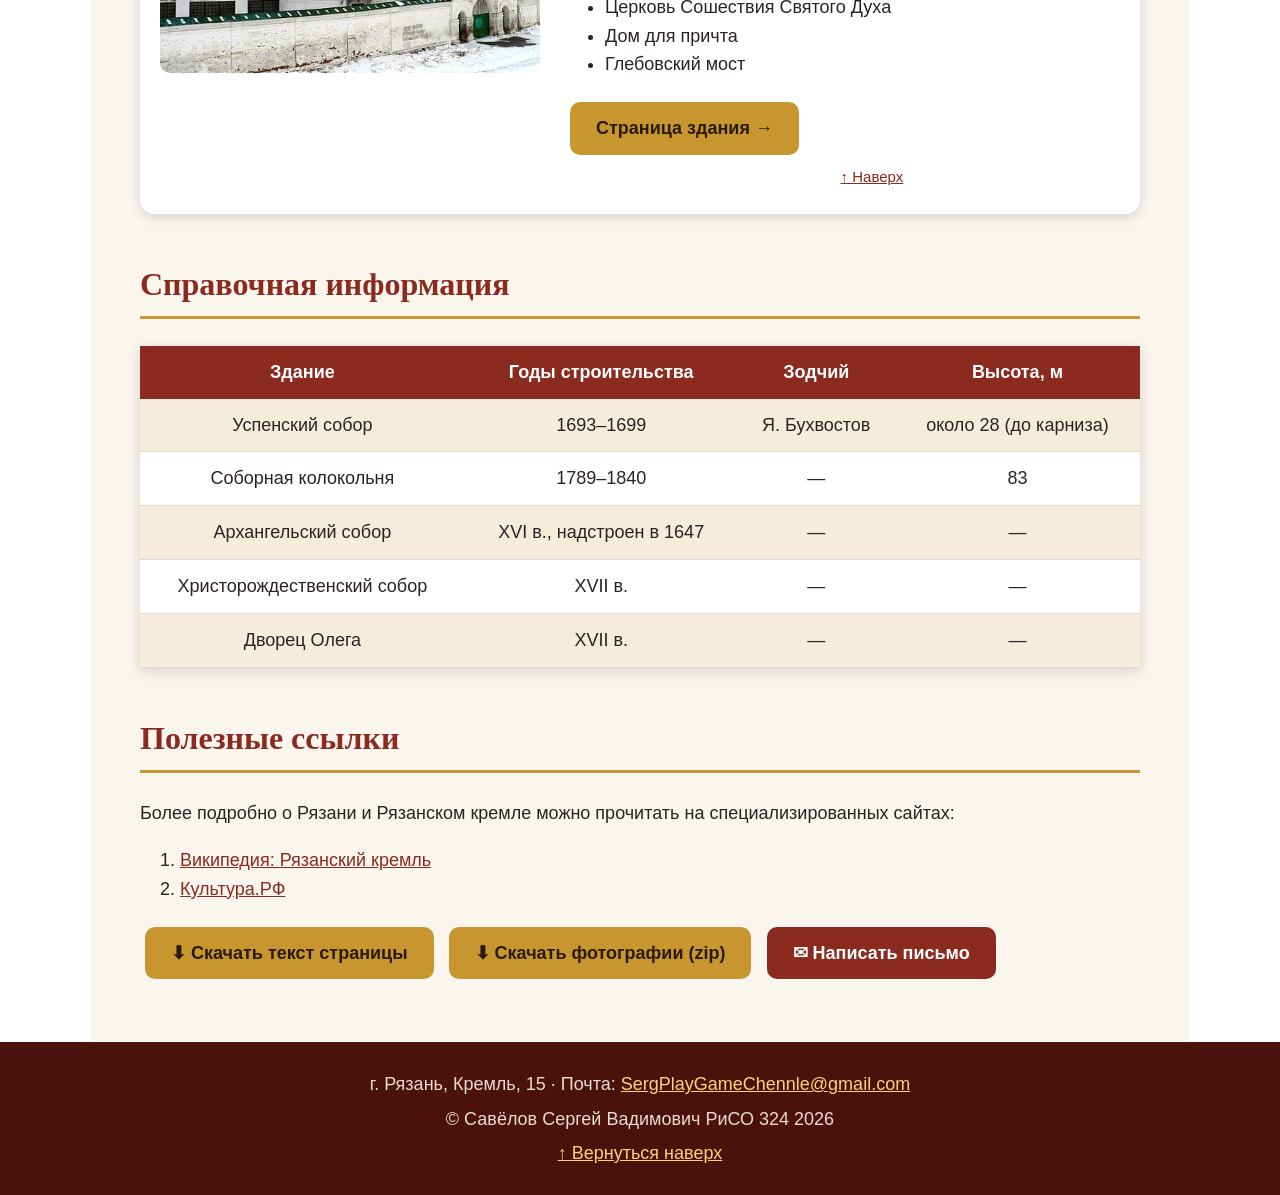
==== commit 017d8f4b: "Update index.html" ====
--- a/index.html
+++ b/index.html
@@ -173,7 +173,7 @@
 <!-- Якорь для перехода вниз -->
 <div class="footer" id="bottom">
   г. Рязань, Кремль, 15 · Почта: <a href="mailto:SergPlayGameChennle@gmail.com">SergPlayGameChennle@gmail.com</a><br>
-  Савёлов Сергей Вадимович · РиСО 324 · 2026<br>
+  © Савёлов Сергей Вадимович РиСО 324 2026<br>
   <a href="#top">↑ Вернуться наверх</a>
 </div>
 
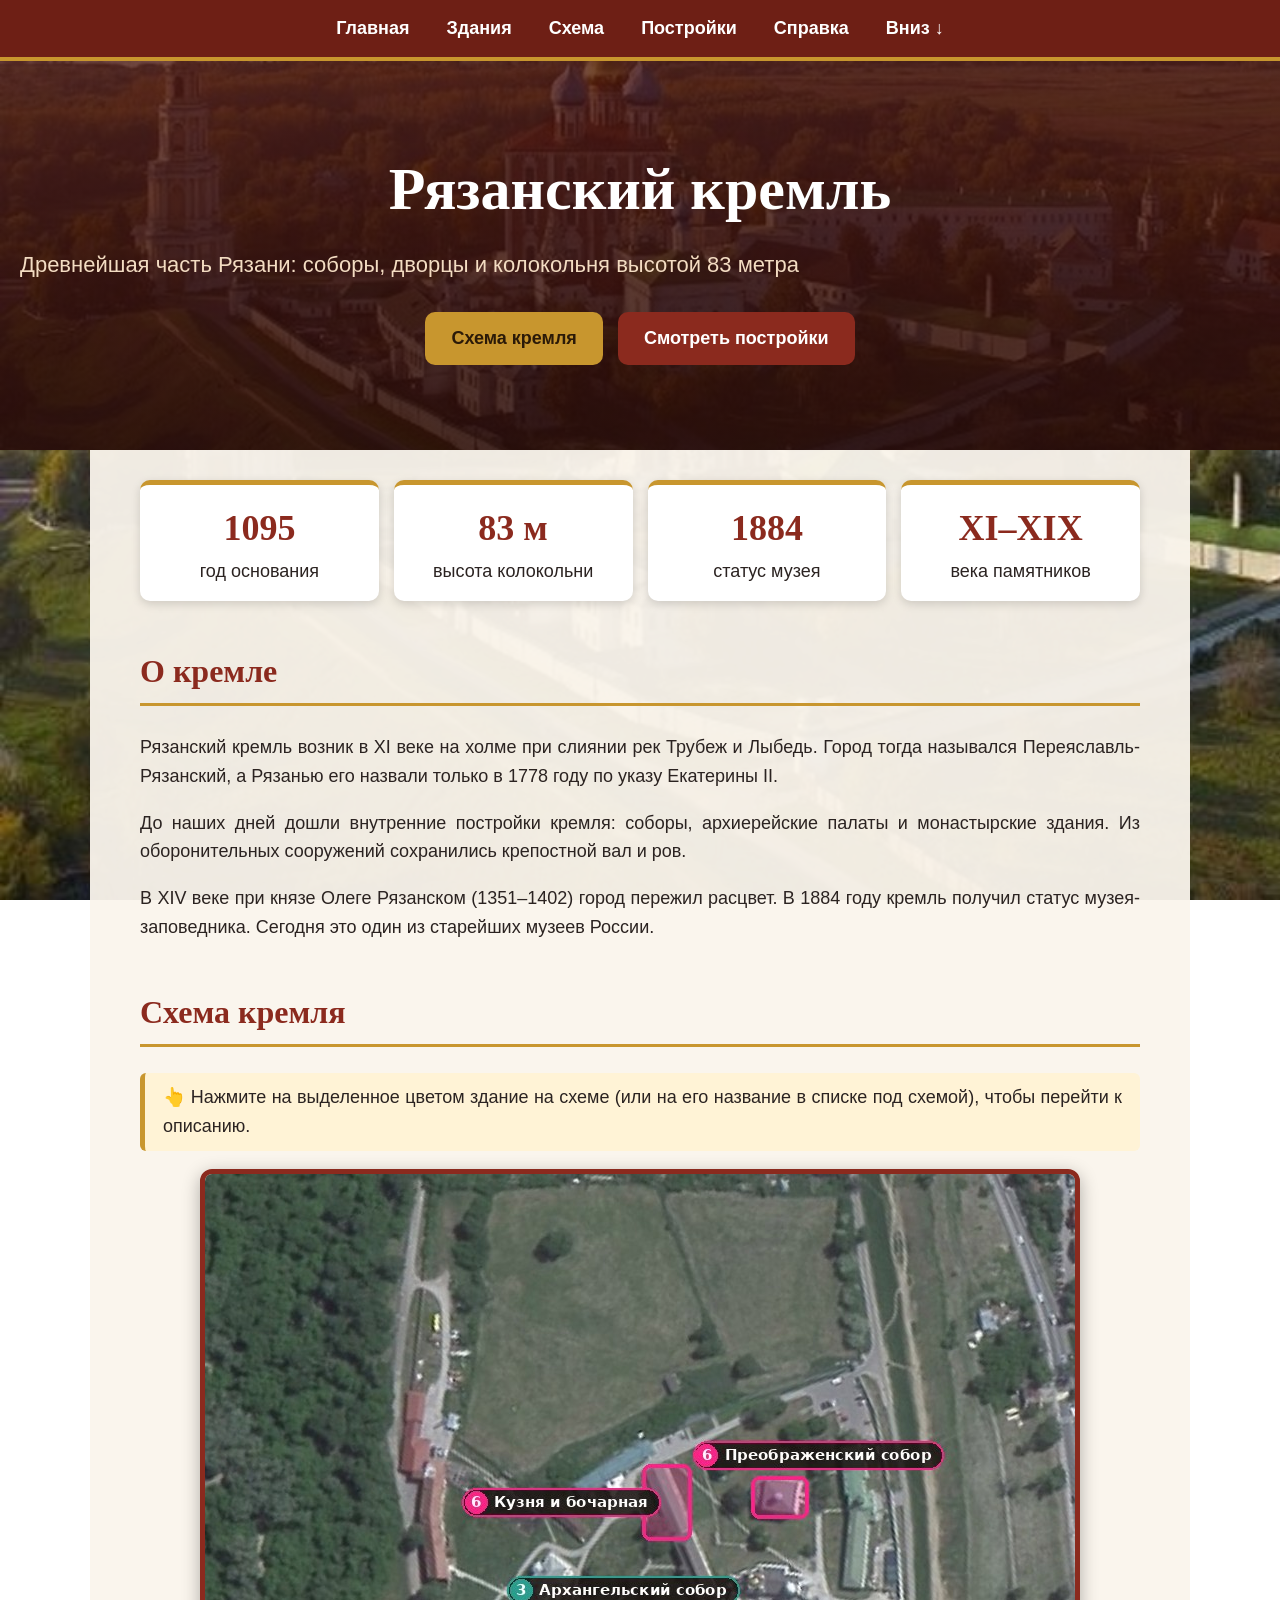
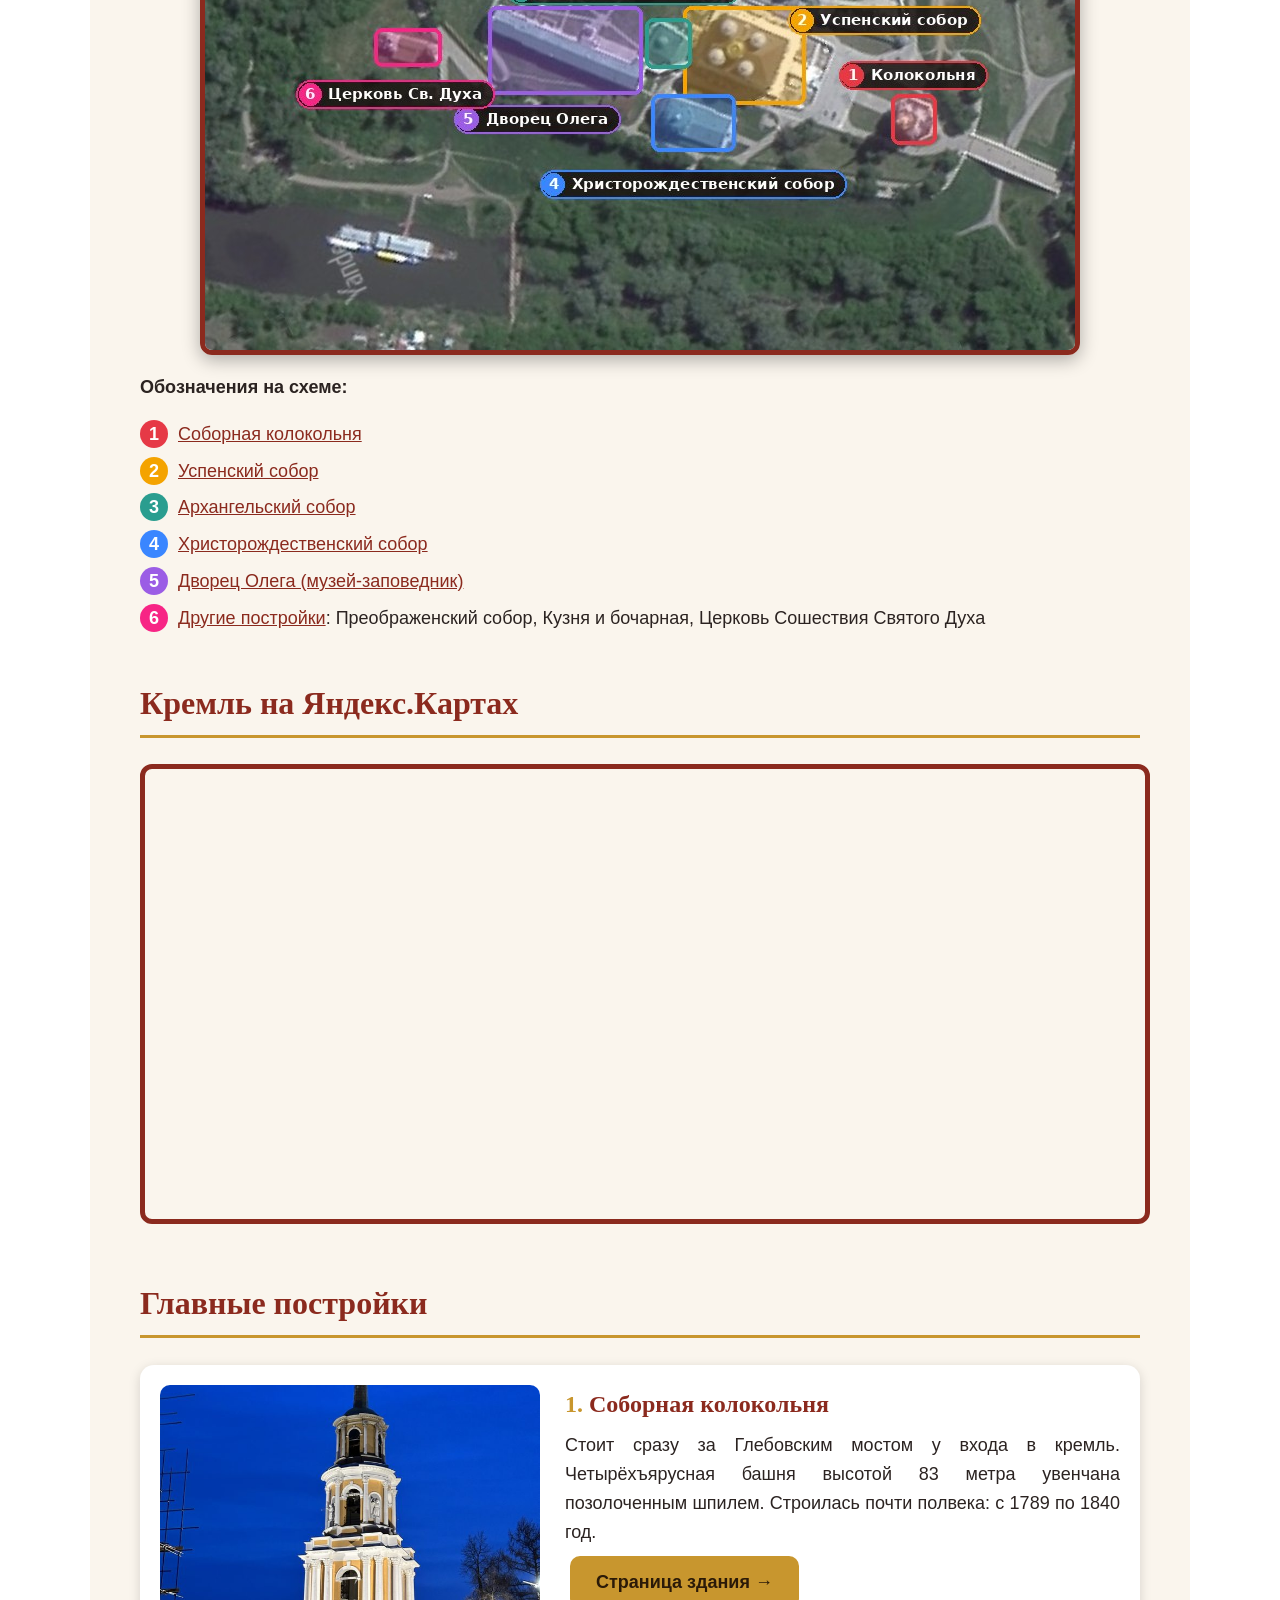
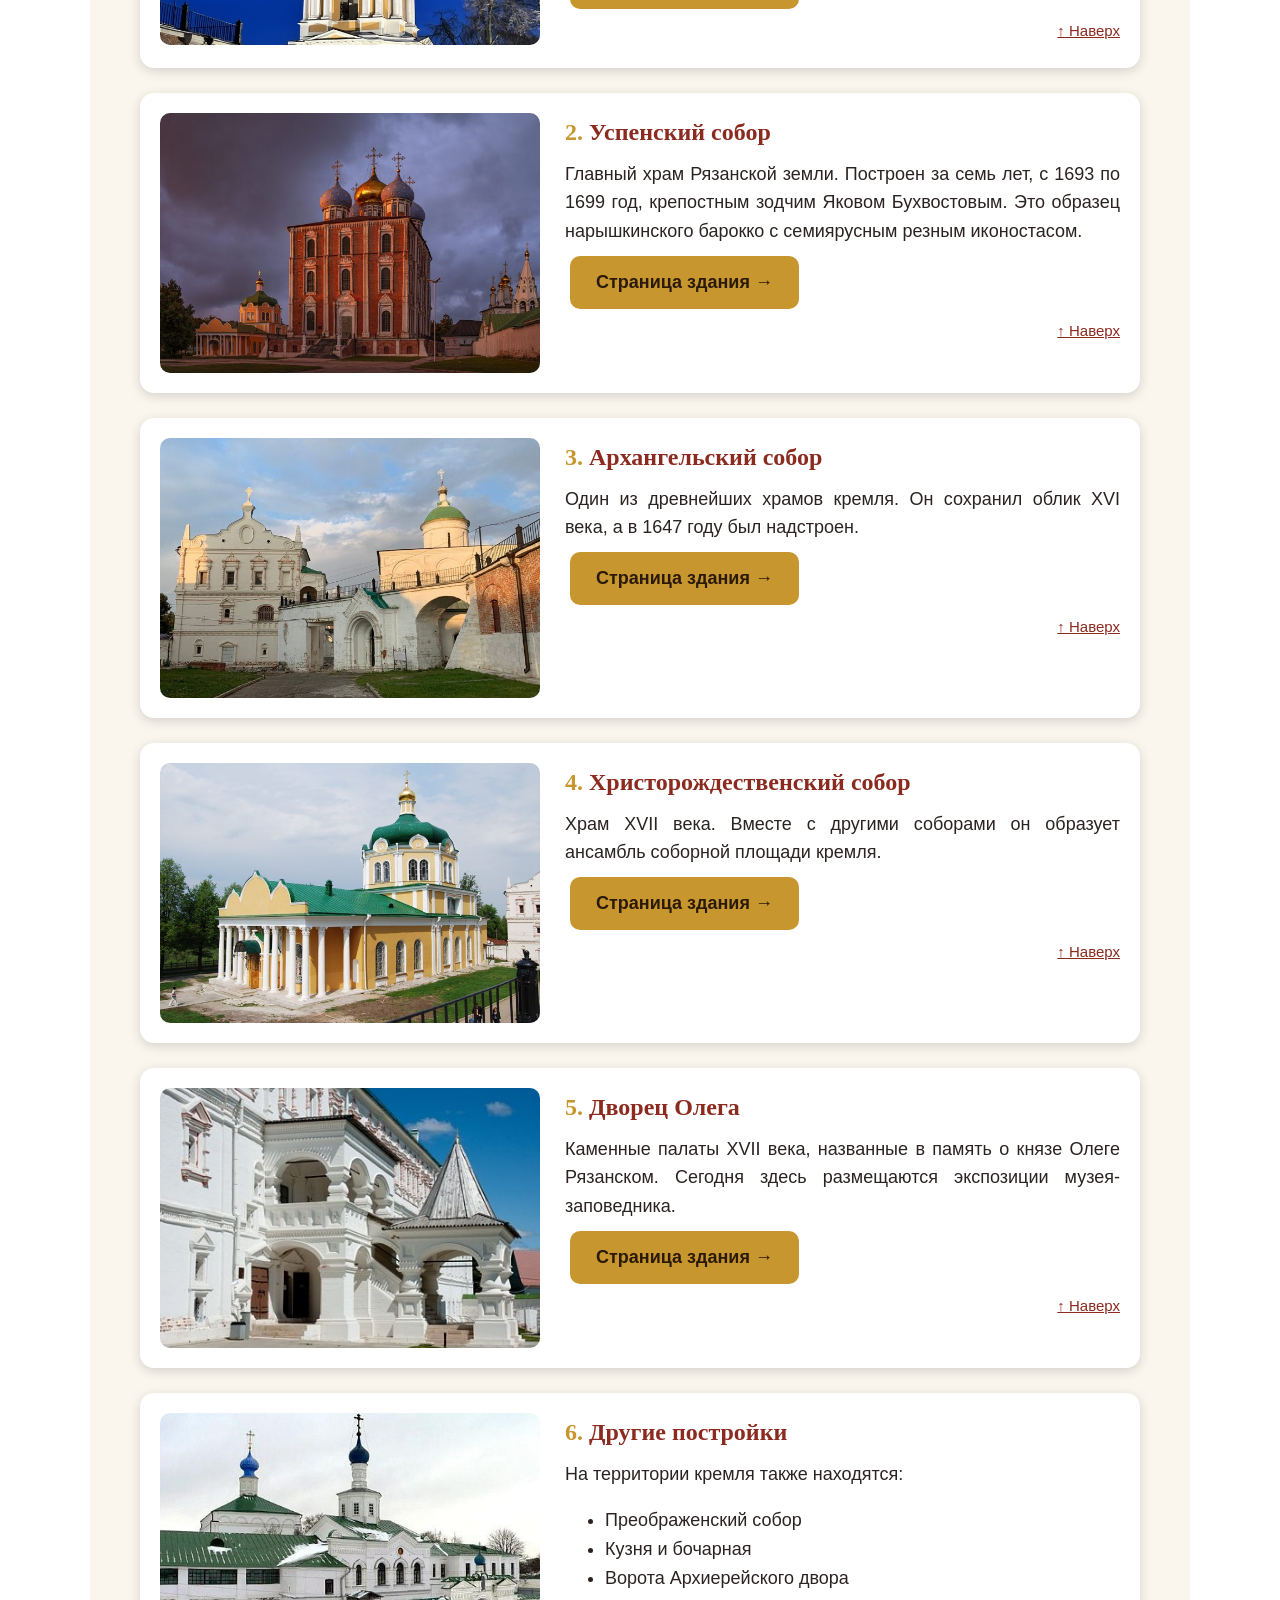
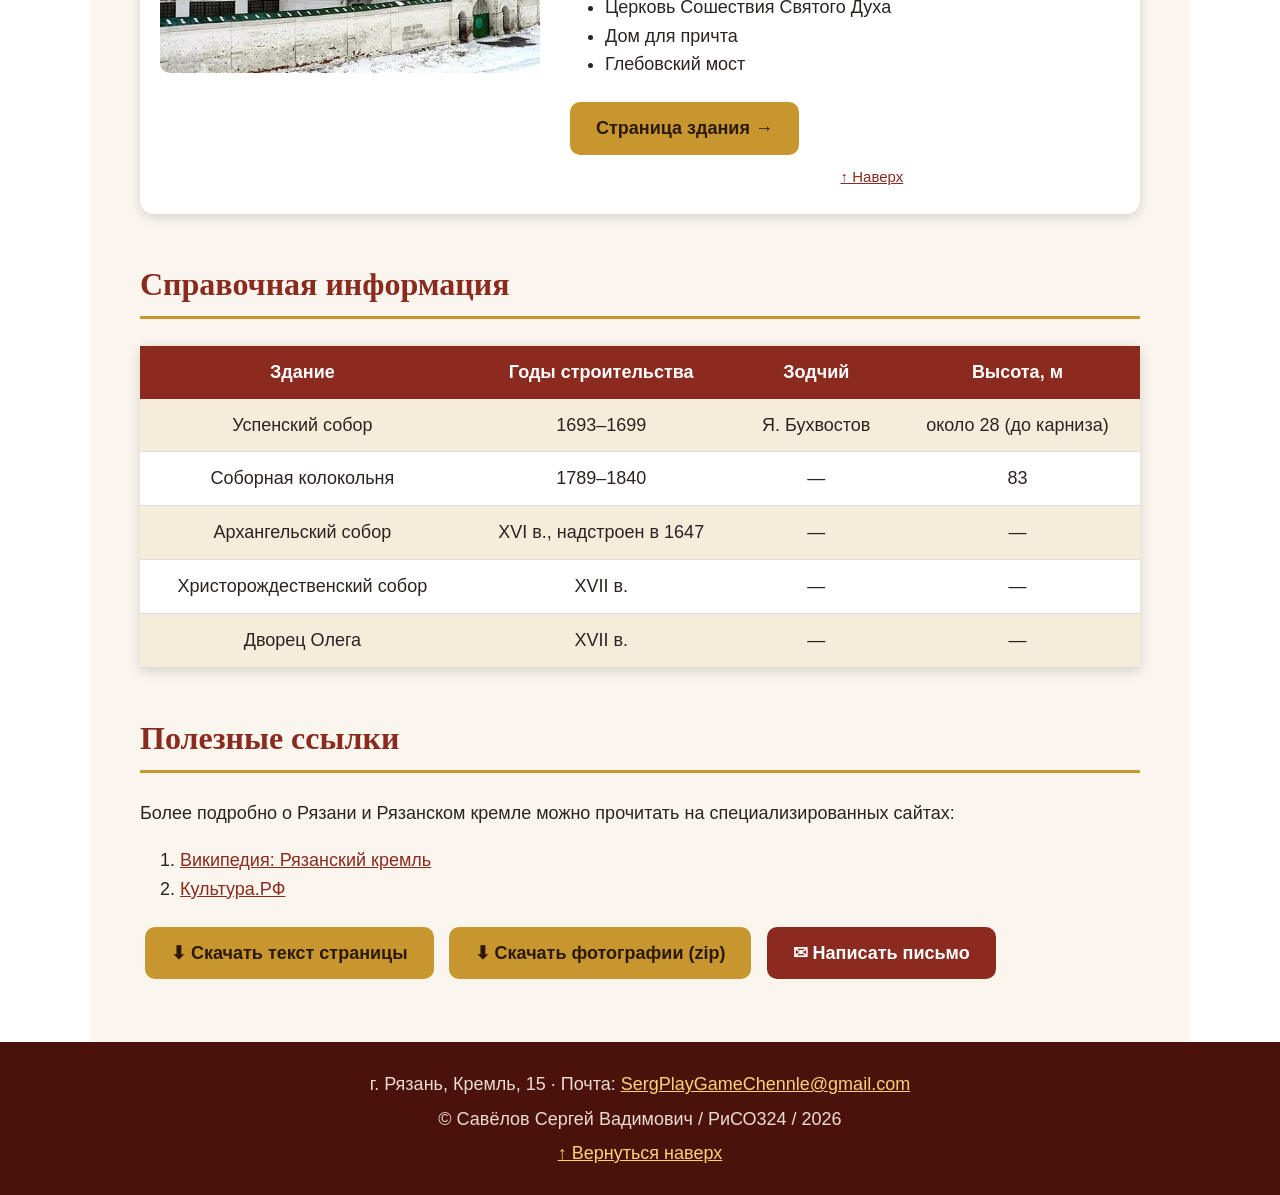
==== commit 45db5ebc: "Update index.html" ====
--- a/index.html
+++ b/index.html
@@ -173,7 +173,7 @@
 <!-- Якорь для перехода вниз -->
 <div class="footer" id="bottom">
   г. Рязань, Кремль, 15 · Почта: <a href="mailto:SergPlayGameChennle@gmail.com">SergPlayGameChennle@gmail.com</a><br>
-  © Савёлов Сергей Вадимович РиСО 324 2026<br>
+  © Савёлов Сергей Вадимович / РиСО324 / 2026<br>
   <a href="#top">↑ Вернуться наверх</a>
 </div>
 
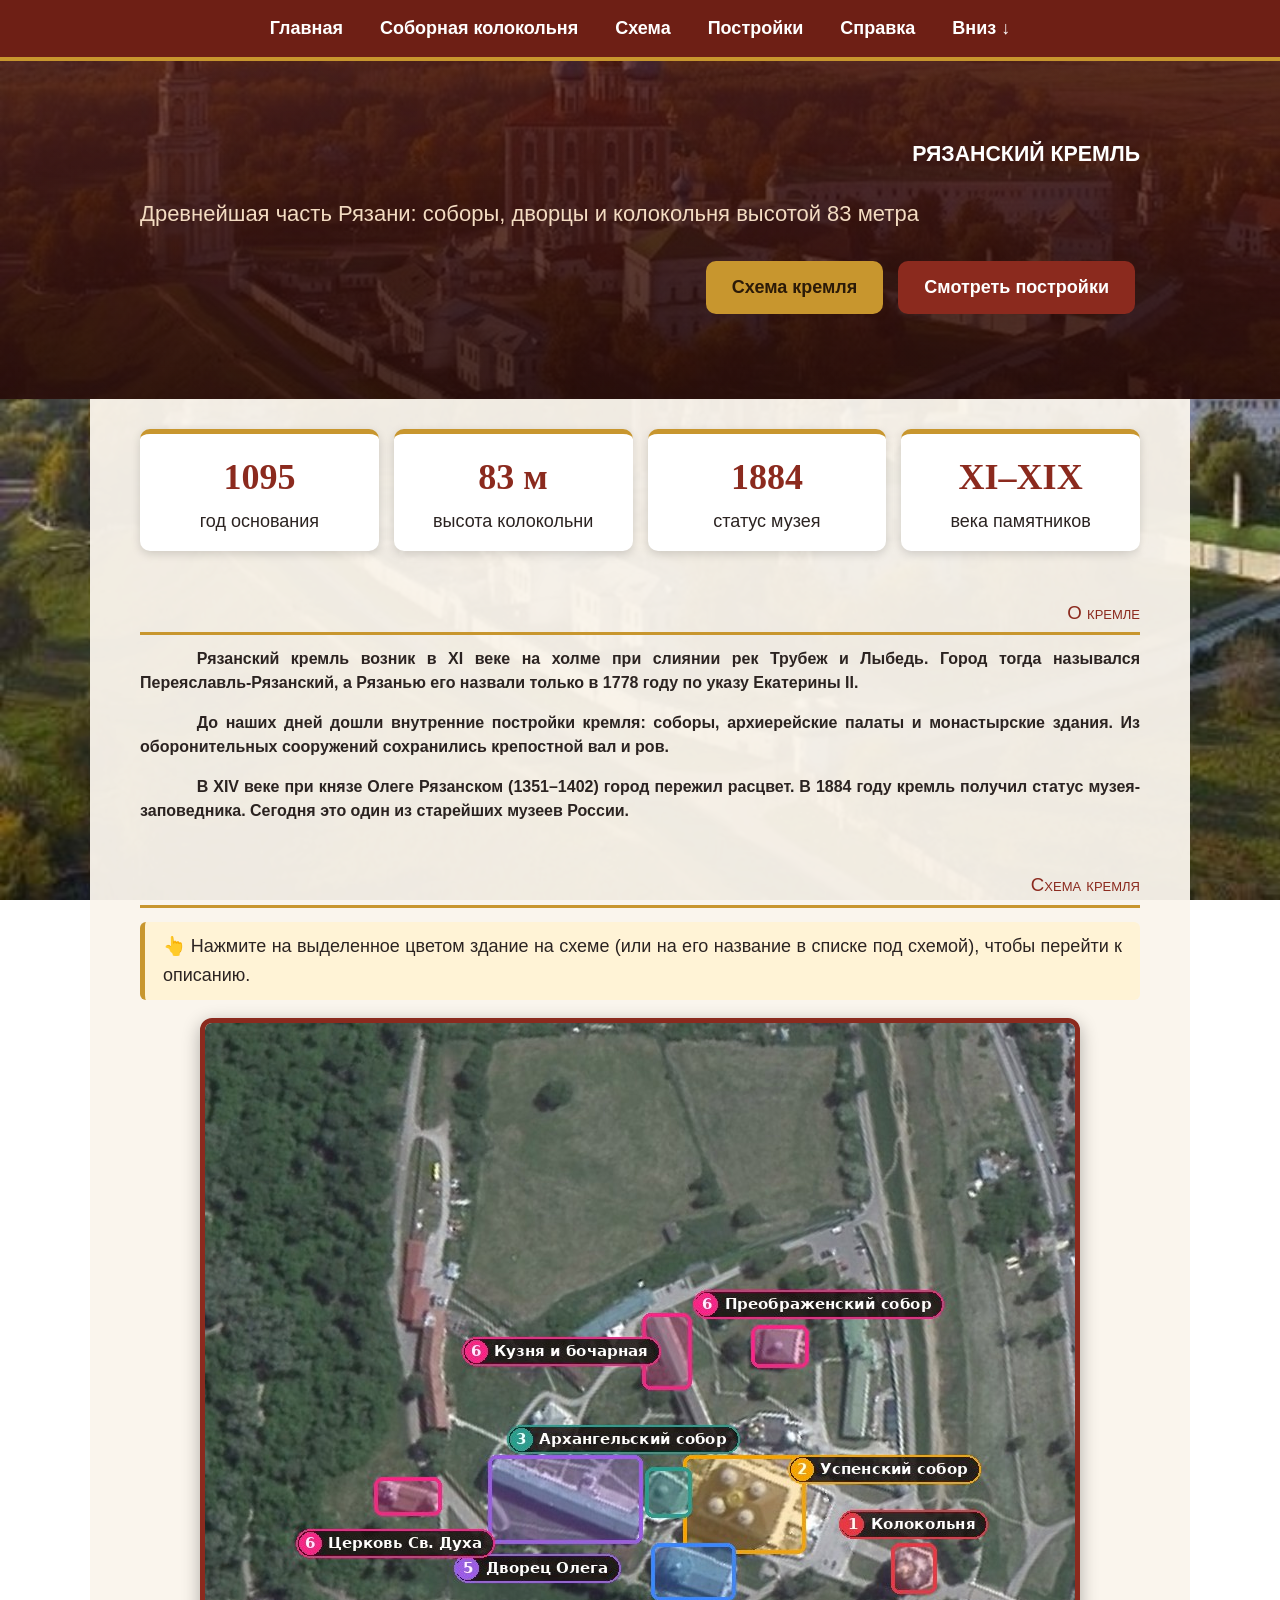
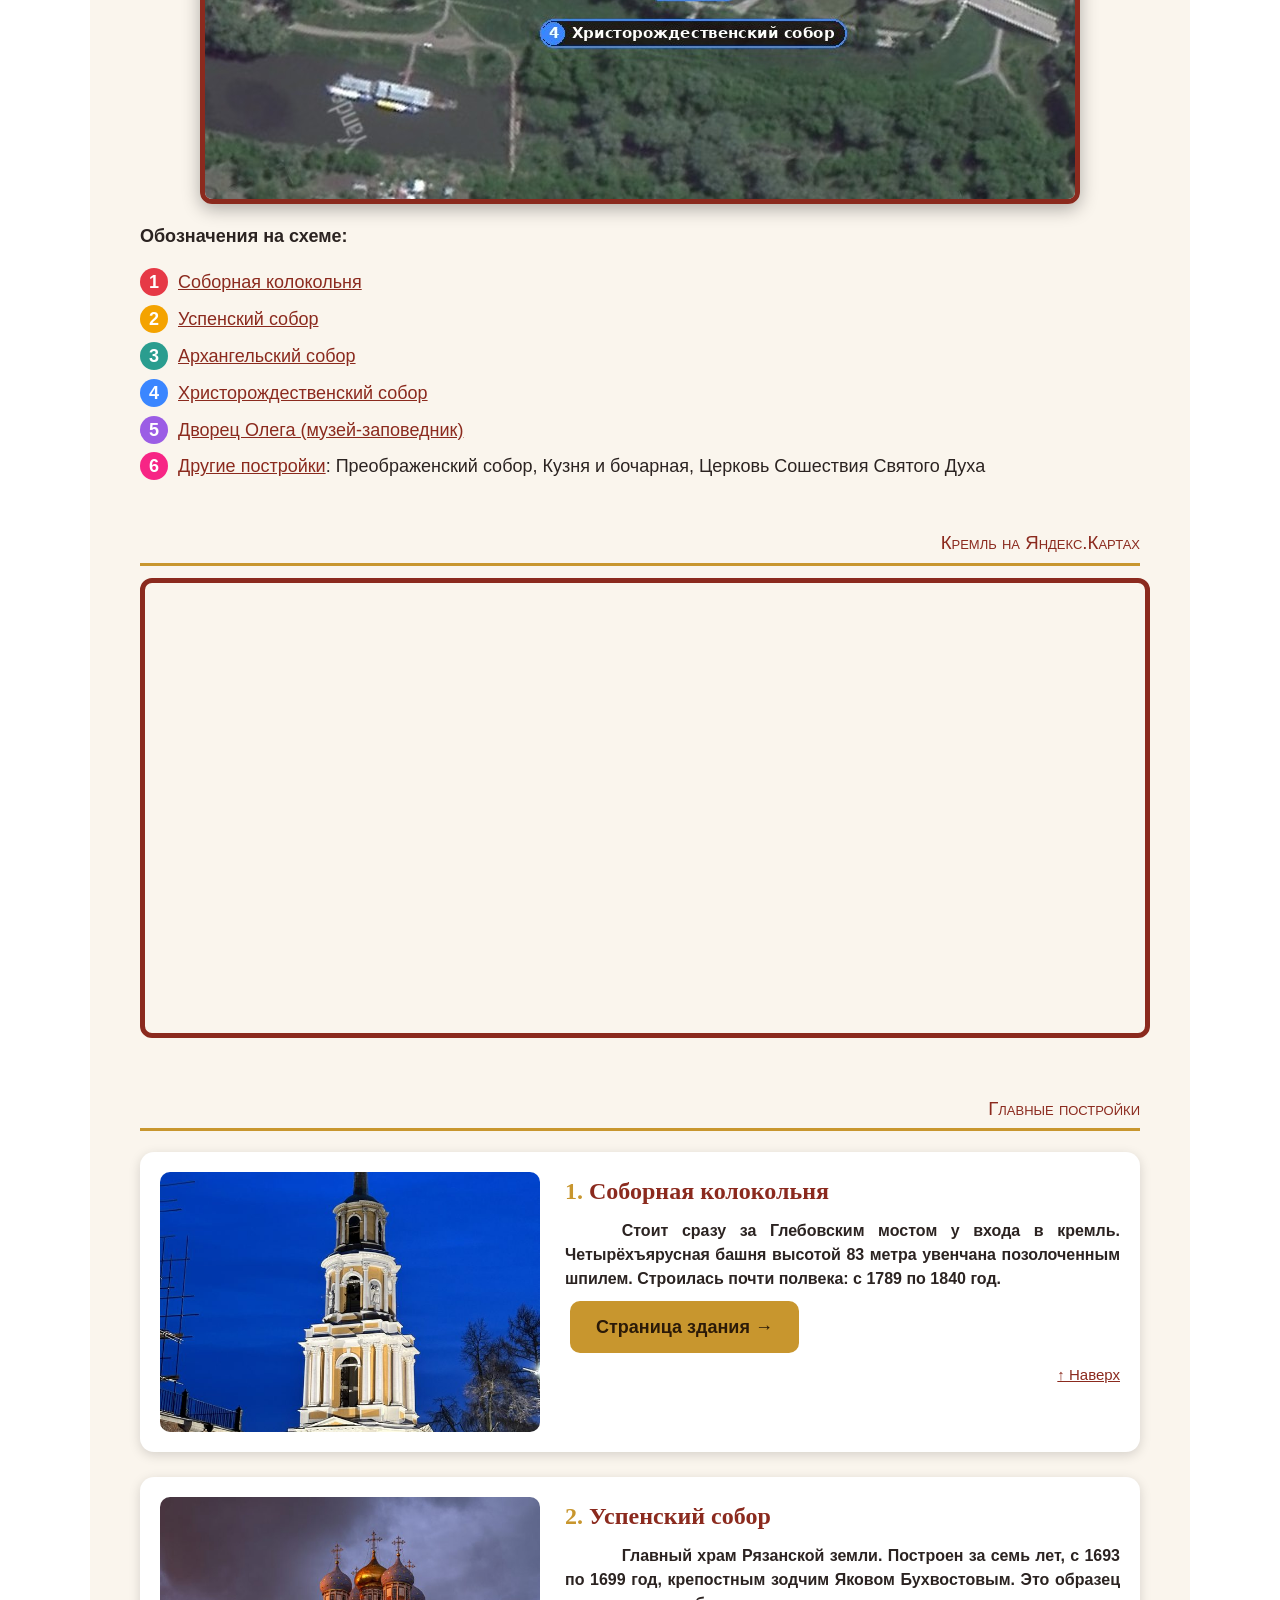
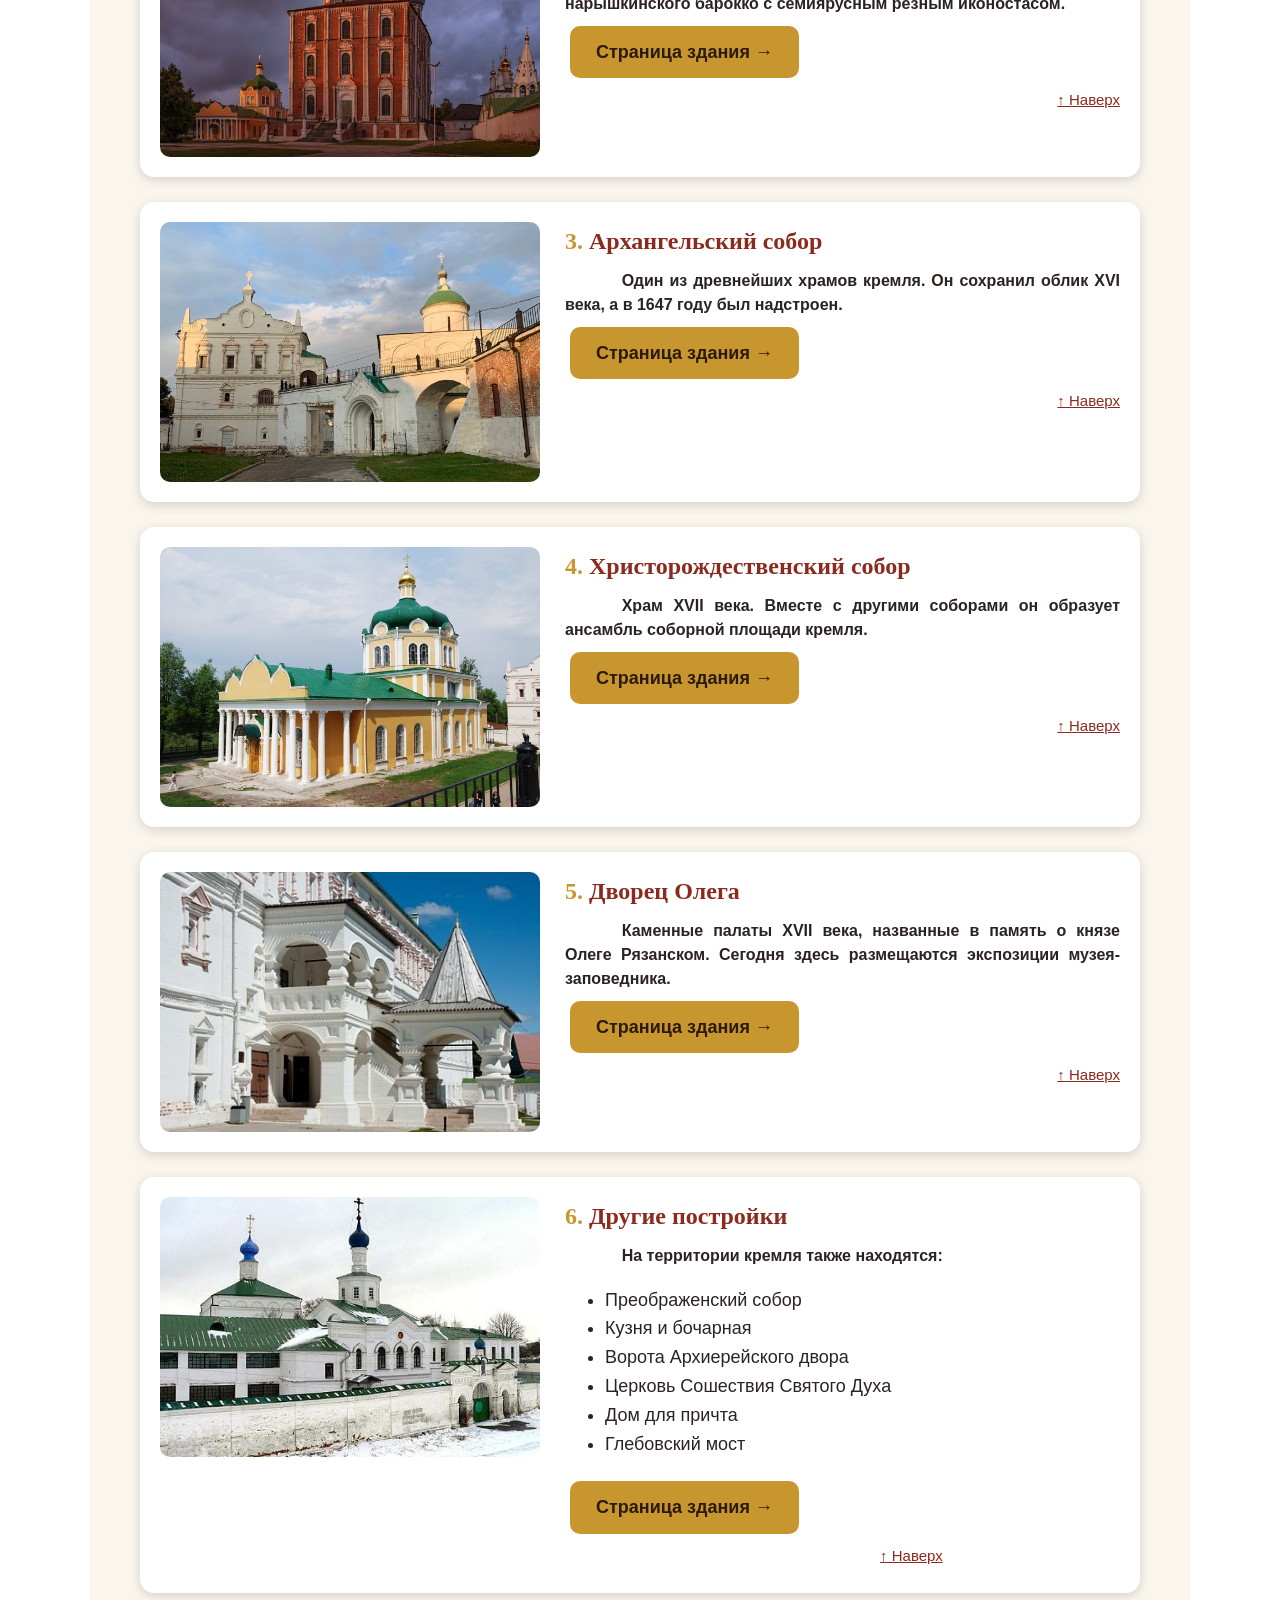
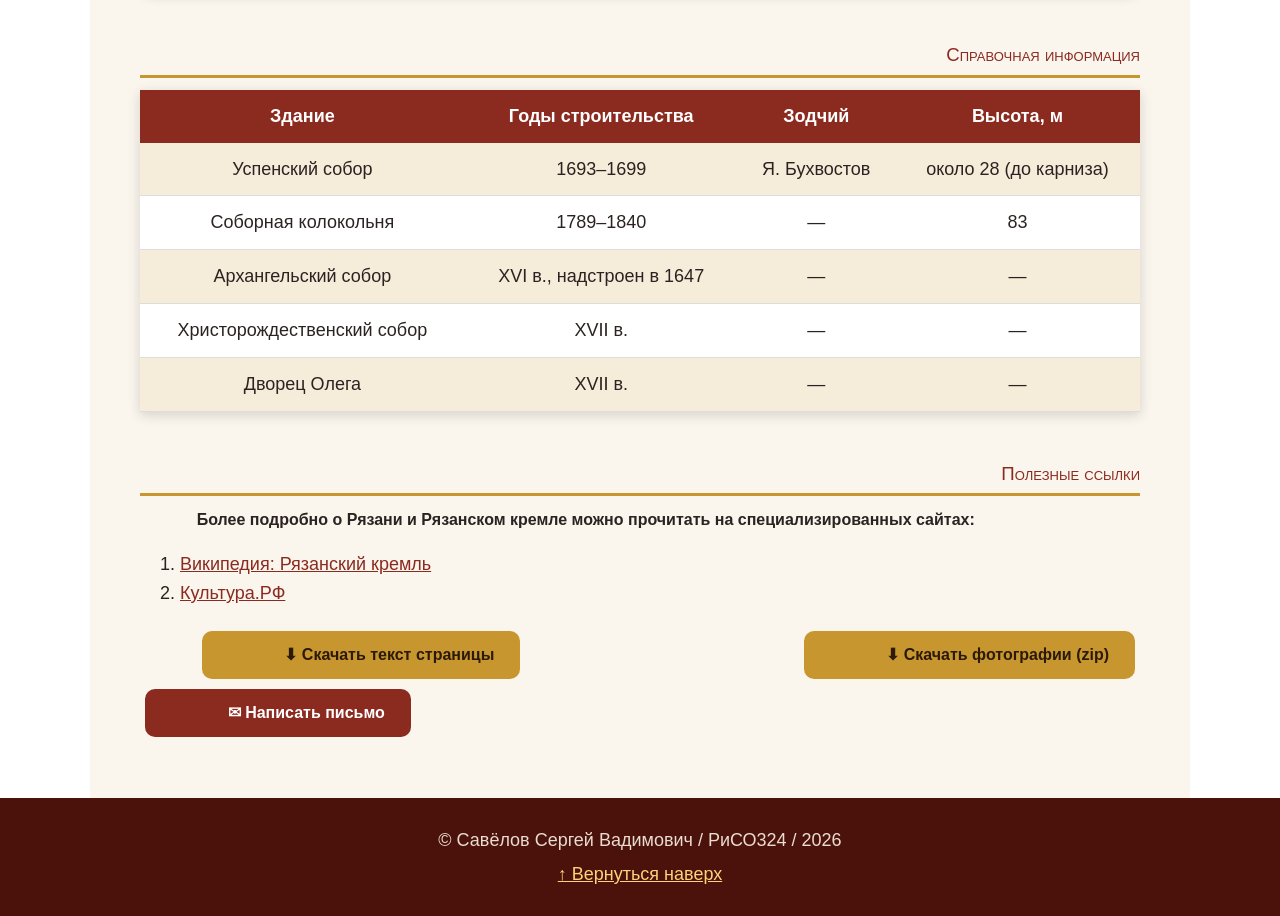
==== commit 7d4f471d: "Add files via upload" ====
--- a/index.html
+++ b/index.html
@@ -13,19 +13,19 @@
 
 <div class="menu">
   <a href="index.html">Главная</a>
-  <a href="kolokolnya.html">Здания</a>
+  <a href="kolokolnya.html">Соборная колокольня</a>
   <a href="#karta">Схема</a>
   <a href="#zdaniya">Постройки</a>
   <a href="#spravka">Справка</a>
   <a href="#bottom">Вниз ↓</a>
 </div>
 
-<div class="shapka">
-  <h1>Рязанский кремль</h1>
+<div class="shapka"><div class="shapka-in">
+  <h1 class="Савёлов_РиСО324_Заг">Рязанский кремль</h1>
   <p>Древнейшая часть Рязани: соборы, дворцы и колокольня высотой 83 метра</p>
   <a class="knopka" href="#karta">Схема кремля</a>
   <a class="knopka knopka2" href="#zdaniya">Смотреть постройки</a>
-</div>
+</div></div>
 
 <div class="content">
 
@@ -36,13 +36,13 @@
   <div class="cifra"><b>XI–XIX</b>века памятников</div>
 </div>
 
-<h2>О кремле</h2>
-<p>Рязанский кремль возник в XI веке на холме при слиянии рек Трубеж и Лыбедь. Город тогда назывался Переяславль-Рязанский, а Рязанью его назвали только в 1778 году по указу Екатерины II.</p>
-<p>До наших дней дошли внутренние постройки кремля: соборы, архиерейские палаты и монастырские здания. Из оборонительных сооружений сохранились крепостной вал и ров.</p>
-<p>В XIV веке при князе Олеге Рязанском (1351–1402) город пережил расцвет. В 1884 году кремль получил статус музея-заповедника. Сегодня это один из старейших музеев России.</p>
+<h2 class="Савёлов_РиСО324_Подзаг">О кремле</h2>
+<p class="Савёлов_РиСО324_Оснтек">Рязанский кремль возник в XI веке на холме при слиянии рек Трубеж и Лыбедь. Город тогда назывался Переяславль-Рязанский, а Рязанью его назвали только в 1778 году по указу Екатерины II.</p>
+<p class="Савёлов_РиСО324_Оснтек">До наших дней дошли внутренние постройки кремля: соборы, архиерейские палаты и монастырские здания. Из оборонительных сооружений сохранились крепостной вал и ров.</p>
+<p class="Савёлов_РиСО324_Оснтек">В XIV веке при князе Олеге Рязанском (1351–1402) город пережил расцвет. В 1884 году кремль получил статус музея-заповедника. Сегодня это один из старейших музеев России.</p>
 
 <!-- ===== СХЕМА СО ССЫЛКАМИ ===== -->
-<h2 id="karta">Схема кремля</h2>
+<h2 class="Савёлов_РиСО324_Подзаг" id="karta">Схема кремля</h2>
 <p class="podskazka">👆 Нажмите на выделенное цветом здание на схеме (или на его название в списке под схемой), чтобы перейти к описанию.</p>
 
 <!-- usemap связывает картинку с картой ссылок -->
@@ -70,17 +70,17 @@
 </ul>
 
 <!-- Яндекс карта с точкой на кремле -->
-<h2>Кремль на Яндекс.Картах</h2>
+<h2 class="Савёлов_РиСО324_Подзаг">Кремль на Яндекс.Картах</h2>
 <iframe src="https://yandex.ru/map-widget/v1/?ll=39.7447%2C54.6355&z=16&pt=39.7447%2C54.6355%2Cpm2rdm" title="Яндекс карта"></iframe>
 
 <!-- ===== ОПИСАНИЕ ПОСТРОЕК ===== -->
-<h2 id="zdaniya">Главные постройки</h2>
+<h2 class="Савёлов_РиСО324_Подзаг" id="zdaniya">Главные постройки</h2>
 
 <div class="zdanie" id="kolokolnya">
   <img src="kolokolnya.jpg" alt="Соборная колокольня">
   <div>
     <h3><span class="nomer">1.</span> Соборная колокольня</h3>
-    <p>Стоит сразу за Глебовским мостом у входа в кремль. Четырёхъярусная башня высотой 83 метра увенчана позолоченным шпилем. Строилась почти полвека: с 1789 по 1840 год.</p> <p><a class="knopka" href="kolokolnya.html">Страница здания →</a></p>
+    <p class="Савёлов_РиСО324_Оснтек">Стоит сразу за Глебовским мостом у входа в кремль. Четырёхъярусная башня высотой 83 метра увенчана позолоченным шпилем. Строилась почти полвека: с 1789 по 1840 год.</p> <p><a class="knopka" href="kolokolnya.html">Страница здания →</a></p>
     <p class="vverh"><a href="#top">↑ Наверх</a></p>
   </div>
 </div>
@@ -88,7 +88,7 @@
   <img src="uspensky.jpg" alt="Успенский собор">
   <div>
     <h3><span class="nomer">2.</span> Успенский собор</h3>
-    <p>Главный храм Рязанской земли. Построен за семь лет, с 1693 по 1699 год, крепостным зодчим Яковом Бухвостовым. Это образец нарышкинского барокко с семиярусным резным иконостасом.</p>
+    <p class="Савёлов_РиСО324_Оснтек">Главный храм Рязанской земли. Построен за семь лет, с 1693 по 1699 год, крепостным зодчим Яковом Бухвостовым. Это образец нарышкинского барокко с семиярусным резным иконостасом.</p>
     <p><a class="knopka" href="uspensky.html">Страница здания →</a></p>
     <p class="vverh"><a href="#top">↑ Наверх</a></p>
   </div>
@@ -97,7 +97,7 @@
   <img src="arhangel.jpg" alt="Архангельский собор">
   <div>
     <h3><span class="nomer">3.</span> Архангельский собор</h3>
-    <p>Один из древнейших храмов кремля. Он сохранил облик XVI века, а в 1647 году был надстроен.</p>
+    <p class="Савёлов_РиСО324_Оснтек">Один из древнейших храмов кремля. Он сохранил облик XVI века, а в 1647 году был надстроен.</p>
     <p><a class="knopka" href="arhangel.html">Страница здания →</a></p>
     <p class="vverh"><a href="#top">↑ Наверх</a></p>
   </div>
@@ -106,7 +106,7 @@
   <img src="christmas.jpg" alt="Христорождественский собор">
   <div>
     <h3><span class="nomer">4.</span> Христорождественский собор</h3>
-    <p>Храм XVII века. Вместе с другими соборами он образует ансамбль соборной площади кремля.</p>
+    <p class="Савёлов_РиСО324_Оснтек">Храм XVII века. Вместе с другими соборами он образует ансамбль соборной площади кремля.</p>
     <p><a class="knopka" href="christmas.html">Страница здания →</a></p>
     <p class="vverh"><a href="#top">↑ Наверх</a></p>
   </div>
@@ -115,7 +115,7 @@
   <img src="oleg.jpg" alt="Дворец Олега">
   <div>
     <h3><span class="nomer">5.</span> Дворец Олега</h3>
-    <p>Каменные палаты XVII века, названные в память о князе Олеге Рязанском. Сегодня здесь размещаются экспозиции музея-заповедника.</p>
+    <p class="Савёлов_РиСО324_Оснтек">Каменные палаты XVII века, названные в память о князе Олеге Рязанском. Сегодня здесь размещаются экспозиции музея-заповедника.</p>
     <p><a class="knopka" href="oleg.html">Страница здания →</a></p>
     <p class="vverh"><a href="#top">↑ Наверх</a></p>
   </div>
@@ -124,7 +124,7 @@
   <img src="others.jpg" alt="Спасо-Преображенский монастырь">
   <div>
     <h3><span class="nomer">6.</span> Другие постройки</h3>
-    <p>На территории кремля также находятся:</p>
+    <p class="Савёлов_РиСО324_Оснтек">На территории кремля также находятся:</p>
     <ul>
       <li>Преображенский собор</li>
       <li>Кузня и бочарная</li>
@@ -139,7 +139,7 @@
 </div>
 
 <!-- ===== ТАБЛИЦА ===== -->
-<h2 id="spravka">Справочная информация</h2>
+<h2 class="Савёлов_РиСО324_Подзаг" id="spravka">Справочная информация</h2>
 <table>
   <tr>
     <th>Здание</th>
@@ -155,14 +155,14 @@
 </table>
 
 <!-- ===== ССЫЛКИ ===== -->
-<h2>Полезные ссылки</h2>
-<p>Более подробно о Рязани и Рязанском кремле можно прочитать на специализированных сайтах:</p>
+<h2 class="Савёлов_РиСО324_Подзаг">Полезные ссылки</h2>
+<p class="Савёлов_РиСО324_Оснтек">Более подробно о Рязани и Рязанском кремле можно прочитать на специализированных сайтах:</p>
 <ol>
   <li><a href="https://ru.wikipedia.org/wiki/Рязанский_кремль" target="_blank">Википедия: Рязанский кремль</a></li>
   <li><a href="https://www.culture.ru" target="_blank">Культура.РФ</a></li>
 </ol>
 
-<p>
+<p class="Савёлов_РиСО324_Оснтек">
   <a class="knopka" href="kremlin-text.txt" download>⬇ Скачать текст страницы</a>
   <a class="knopka" href="photos.zip" download>⬇ Скачать фотографии (zip)</a>
   <a class="knopka knopka2" href="mailto:SergPlayGameChennle@gmail.com">✉ Написать письмо</a>
@@ -172,7 +172,6 @@
 
 <!-- Якорь для перехода вниз -->
 <div class="footer" id="bottom">
-  г. Рязань, Кремль, 15 · Почта: <a href="mailto:SergPlayGameChennle@gmail.com">SergPlayGameChennle@gmail.com</a><br>
   © Савёлов Сергей Вадимович / РиСО324 / 2026<br>
   <a href="#top">↑ Вернуться наверх</a>
 </div>
--- a/style.css
+++ b/style.css
@@ -1,3 +1,4 @@
+@charset "UTF-8";
 /* ===== Общие стили для всех страниц сайта ===== */
 
 /* Фон страницы - фото кремля */
@@ -39,10 +40,10 @@
   text-align: center;
   padding: 80px 20px;
 }
-.shapka h1 {
-  font-family: Georgia, serif;
-  font-size: 60px;
-  margin: 0 0 10px 0;
+.shapka-in {
+  width: 1000px;
+  margin: 0 auto;
+  text-align: right;
 }
 .shapka p {
   font-size: 22px;
@@ -60,8 +61,6 @@
 
 /* Заголовки */
 h2 {
-  font-family: Georgia, serif;
-  font-size: 32px;
   color: #8b2a1e;
   margin-top: 45px;
   border-bottom: 3px solid #c8962e;
@@ -263,3 +262,46 @@
   justify-content: space-between;
   margin-top: 30px;
 }
+
+/* ===== Стили по варианту 8 (имена: фамилия_группа_назначение) ===== */
+
+/* Заголовок 1 уровня: Arial 16, приподнятый, все прописные, без переносов,
+   всегда с новой страницы, по правому краю, интервал после 16 пт */
+.Савёлов_РиСО324_Заг {
+  font-family: Arial, sans-serif;
+  font-size: 16pt;
+  position: relative;
+  top: -3pt;
+  text-transform: uppercase;
+  hyphens: none;
+  -webkit-hyphens: none;
+  break-before: page;
+  page-break-before: always;
+  text-align: right;
+  margin: 0 0 16pt 0;
+}
+
+/* Подзаголовок 2 уровня: Arial 14, утопленный, малые прописные,
+   по правому краю, интервал после 12 пт, межстрочный интервал 20 пт */
+.Савёлов_РиСО324_Подзаг {
+  font-family: Arial, sans-serif;
+  font-size: 14pt;
+  font-weight: normal;
+  position: relative;
+  top: 3pt;
+  font-variant: small-caps;
+  text-align: right;
+  margin-bottom: 12pt;
+  line-height: 20pt;
+}
+
+/* Основной текст: Arial 12, жирный, по ширине,
+   красная строка 1,5 см, межстрочный интервал 1,5 */
+.Савёлов_РиСО324_Оснтек {
+  font-family: Arial, sans-serif;
+  font-size: 12pt;
+  font-weight: bold;
+  text-align: justify;
+  text-indent: 1.5cm;
+  line-height: 1.5;
+}
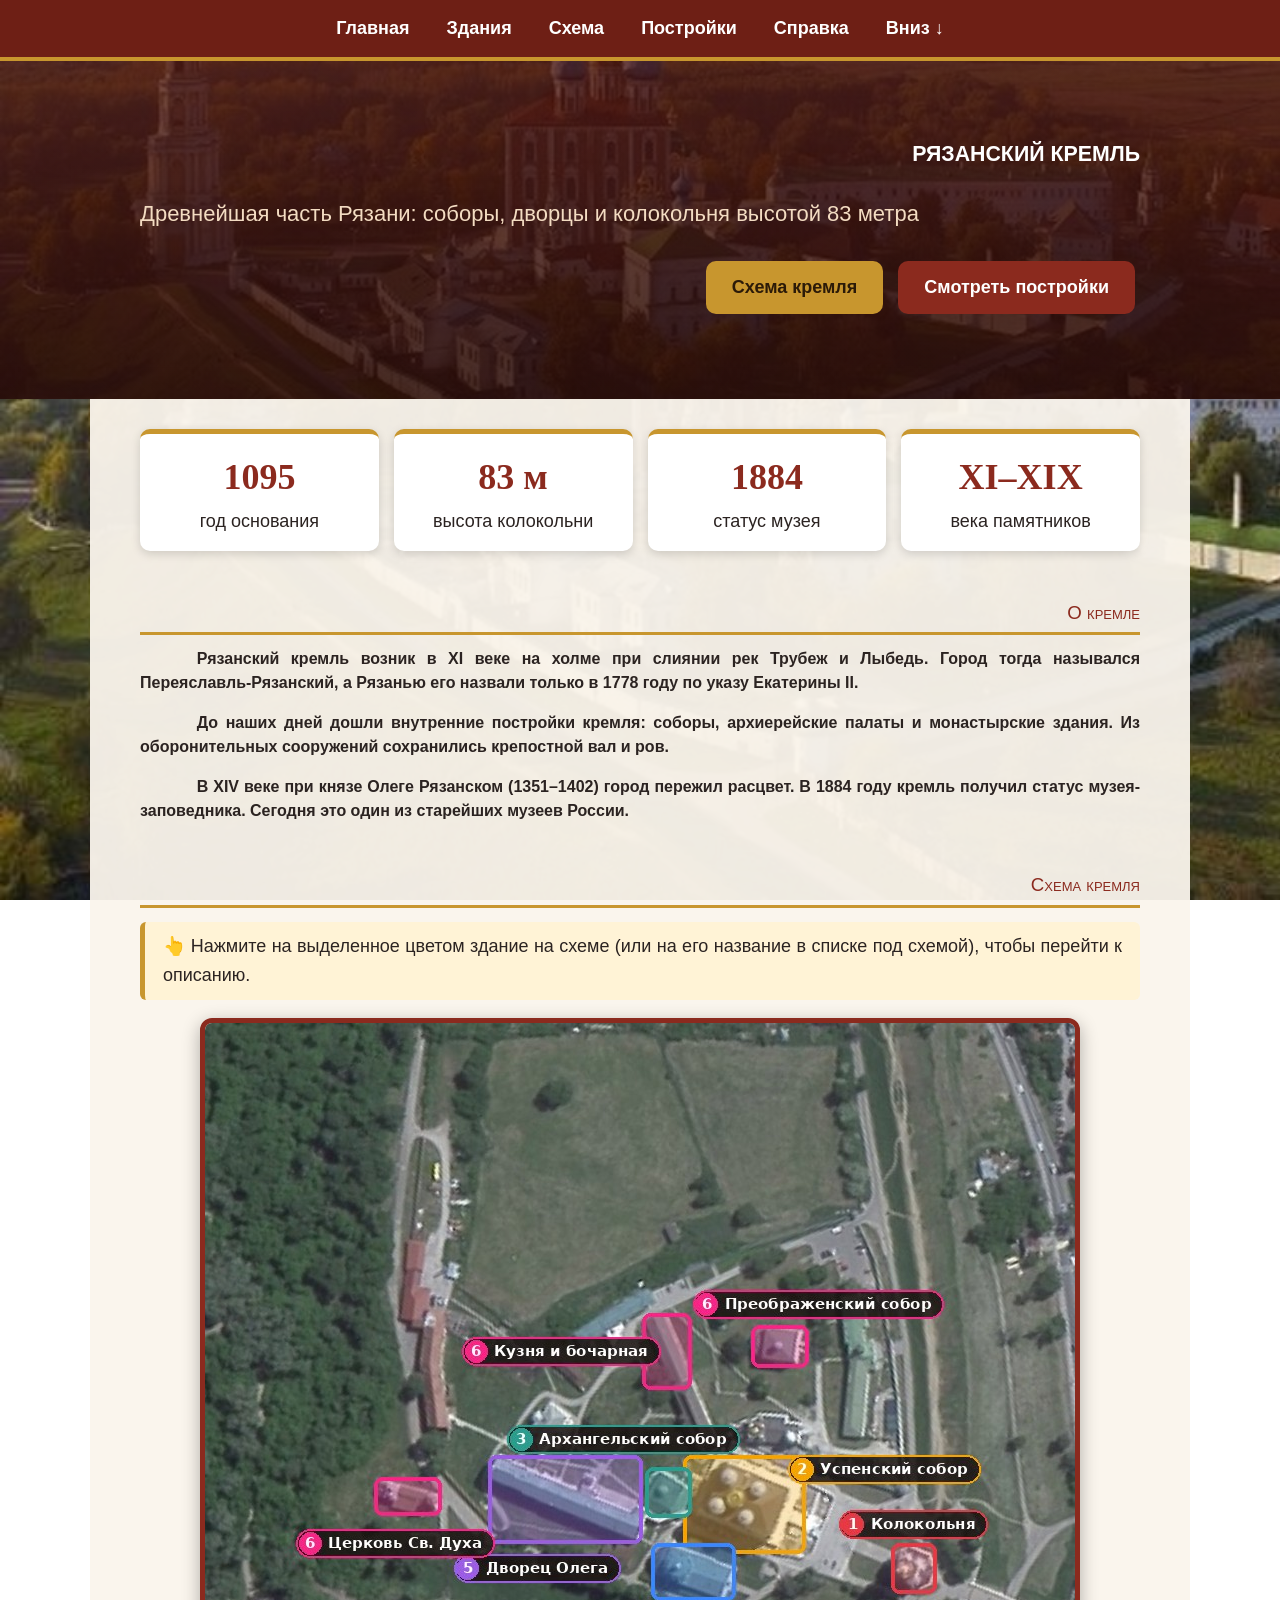
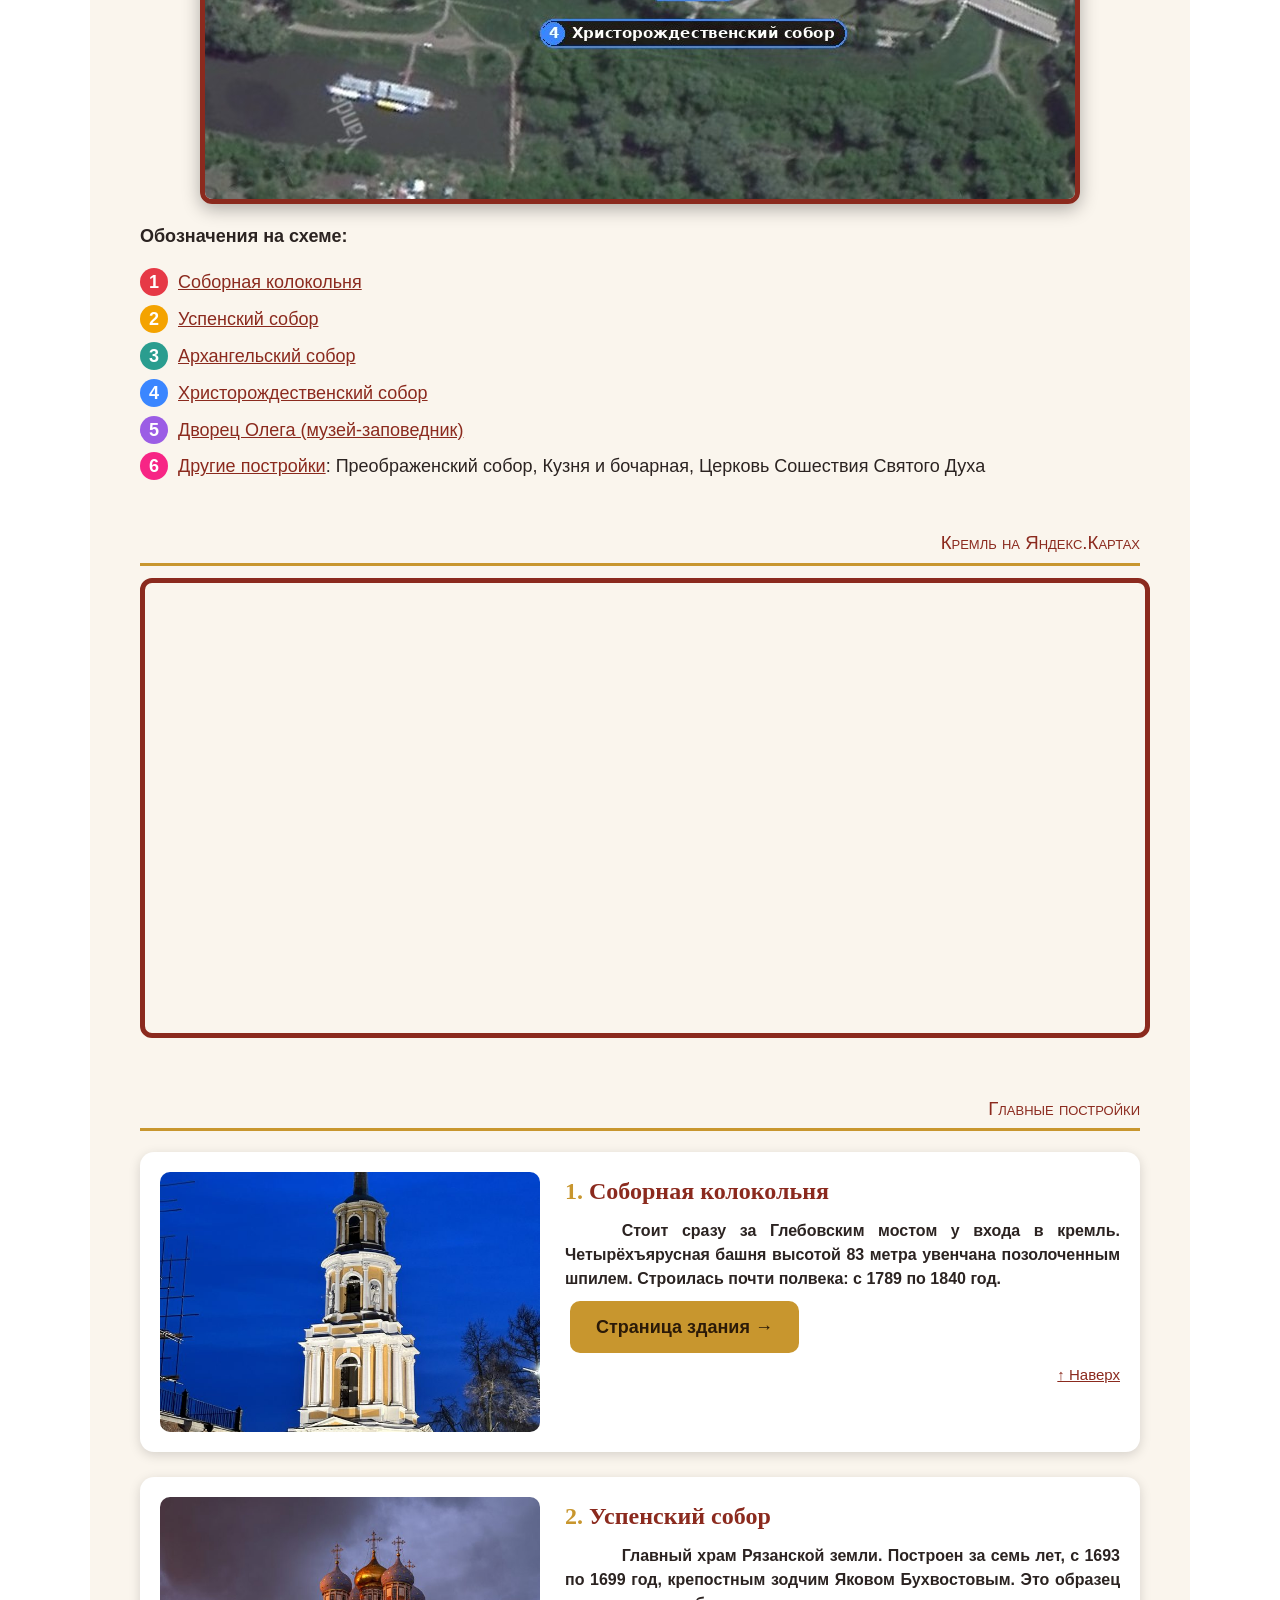
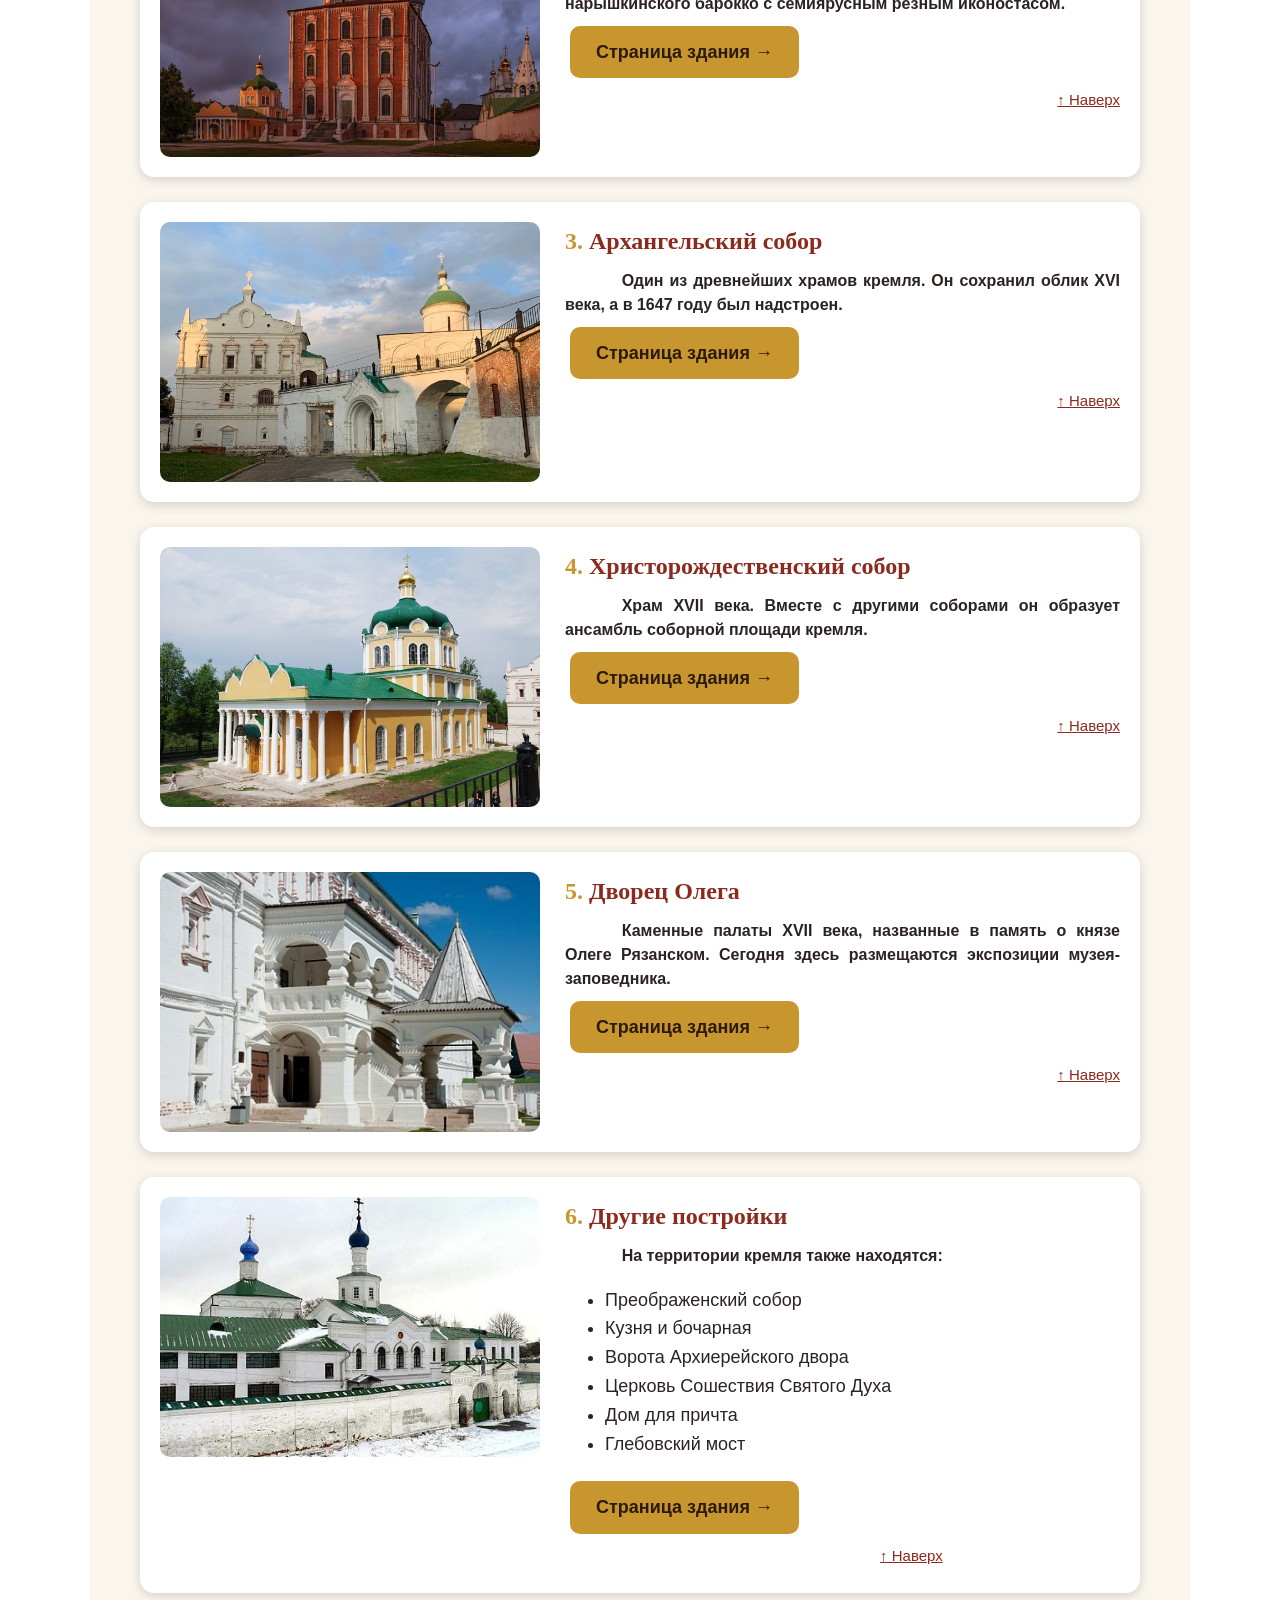
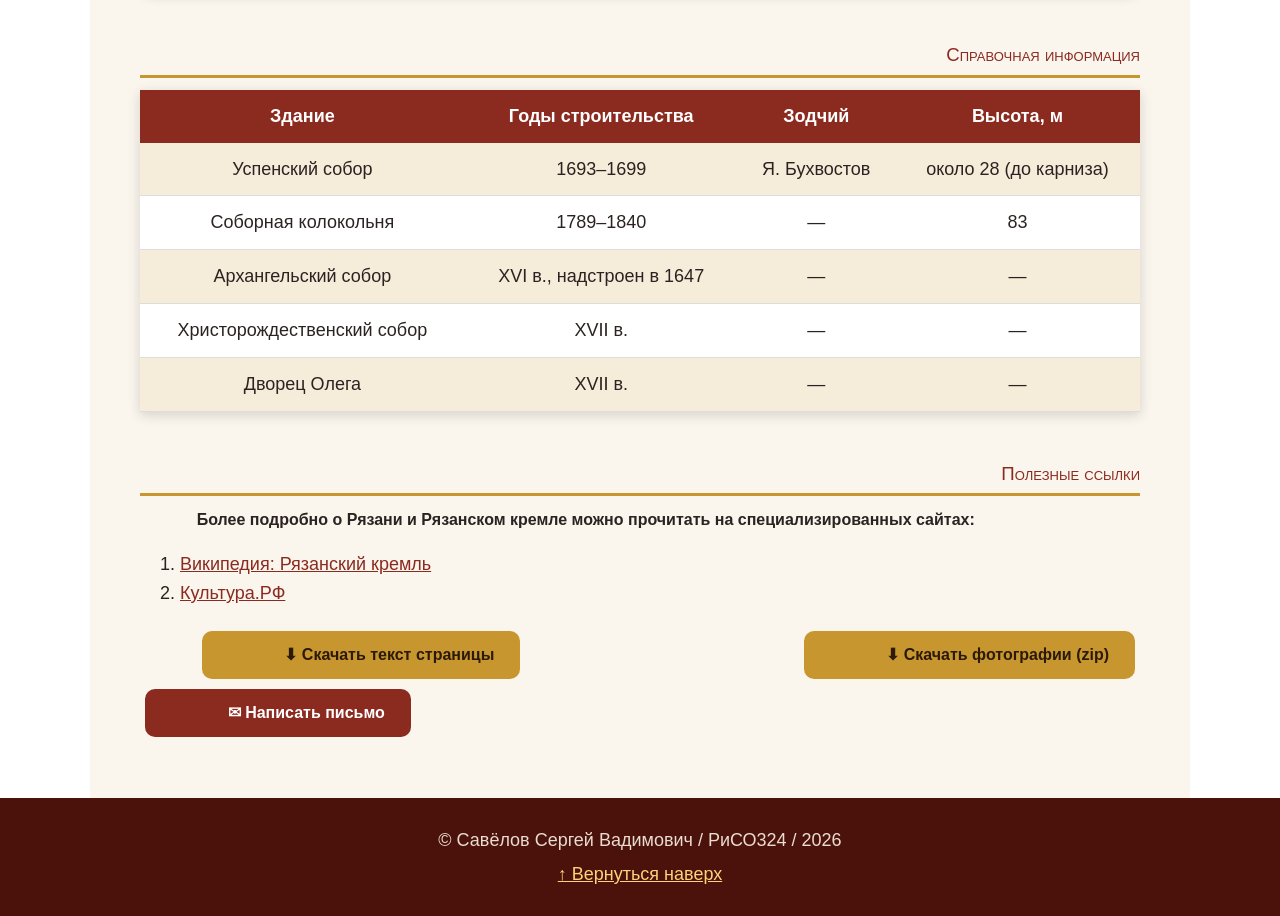
==== commit 81bb1906: "Update index.html" ====
--- a/index.html
+++ b/index.html
@@ -13,7 +13,7 @@
 
 <div class="menu">
   <a href="index.html">Главная</a>
-  <a href="kolokolnya.html">Соборная колокольня</a>
+  <a href="kolokolnya.html">Здания</a>
   <a href="#karta">Схема</a>
   <a href="#zdaniya">Постройки</a>
   <a href="#spravka">Справка</a>
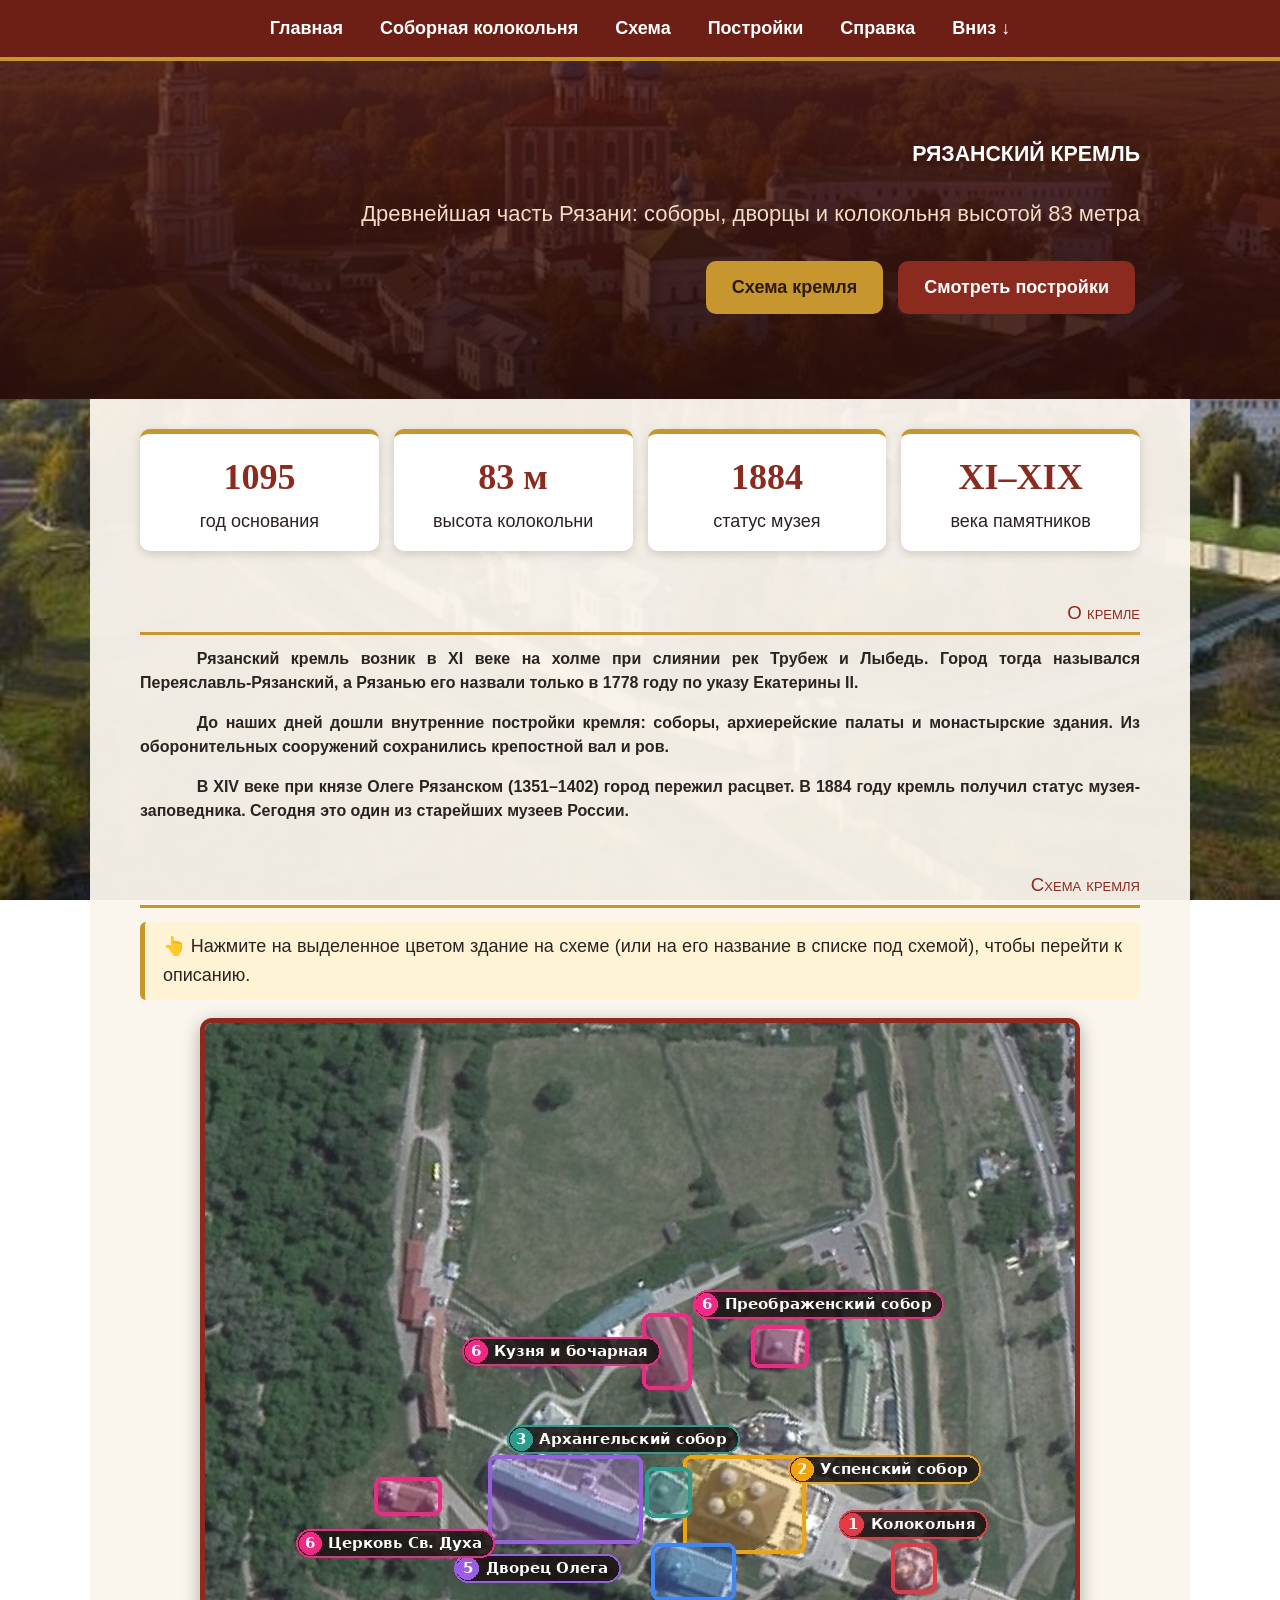
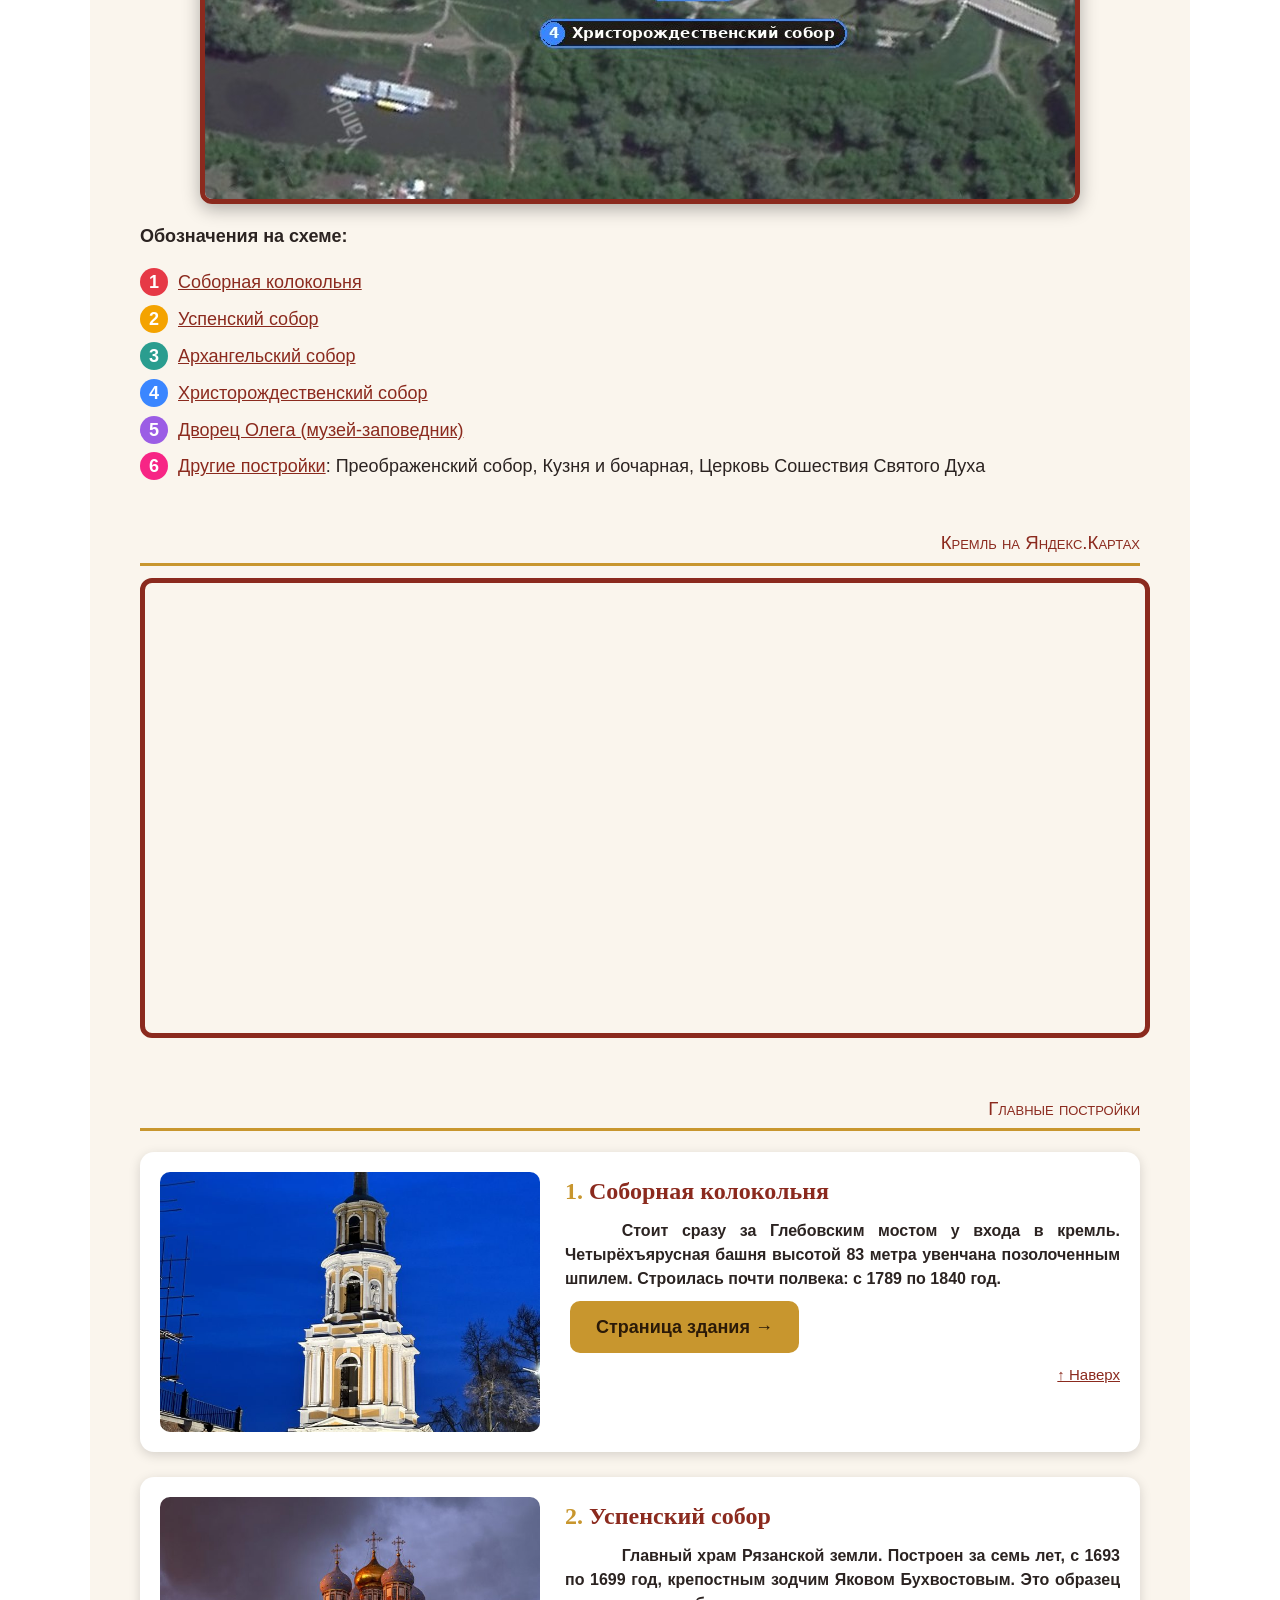
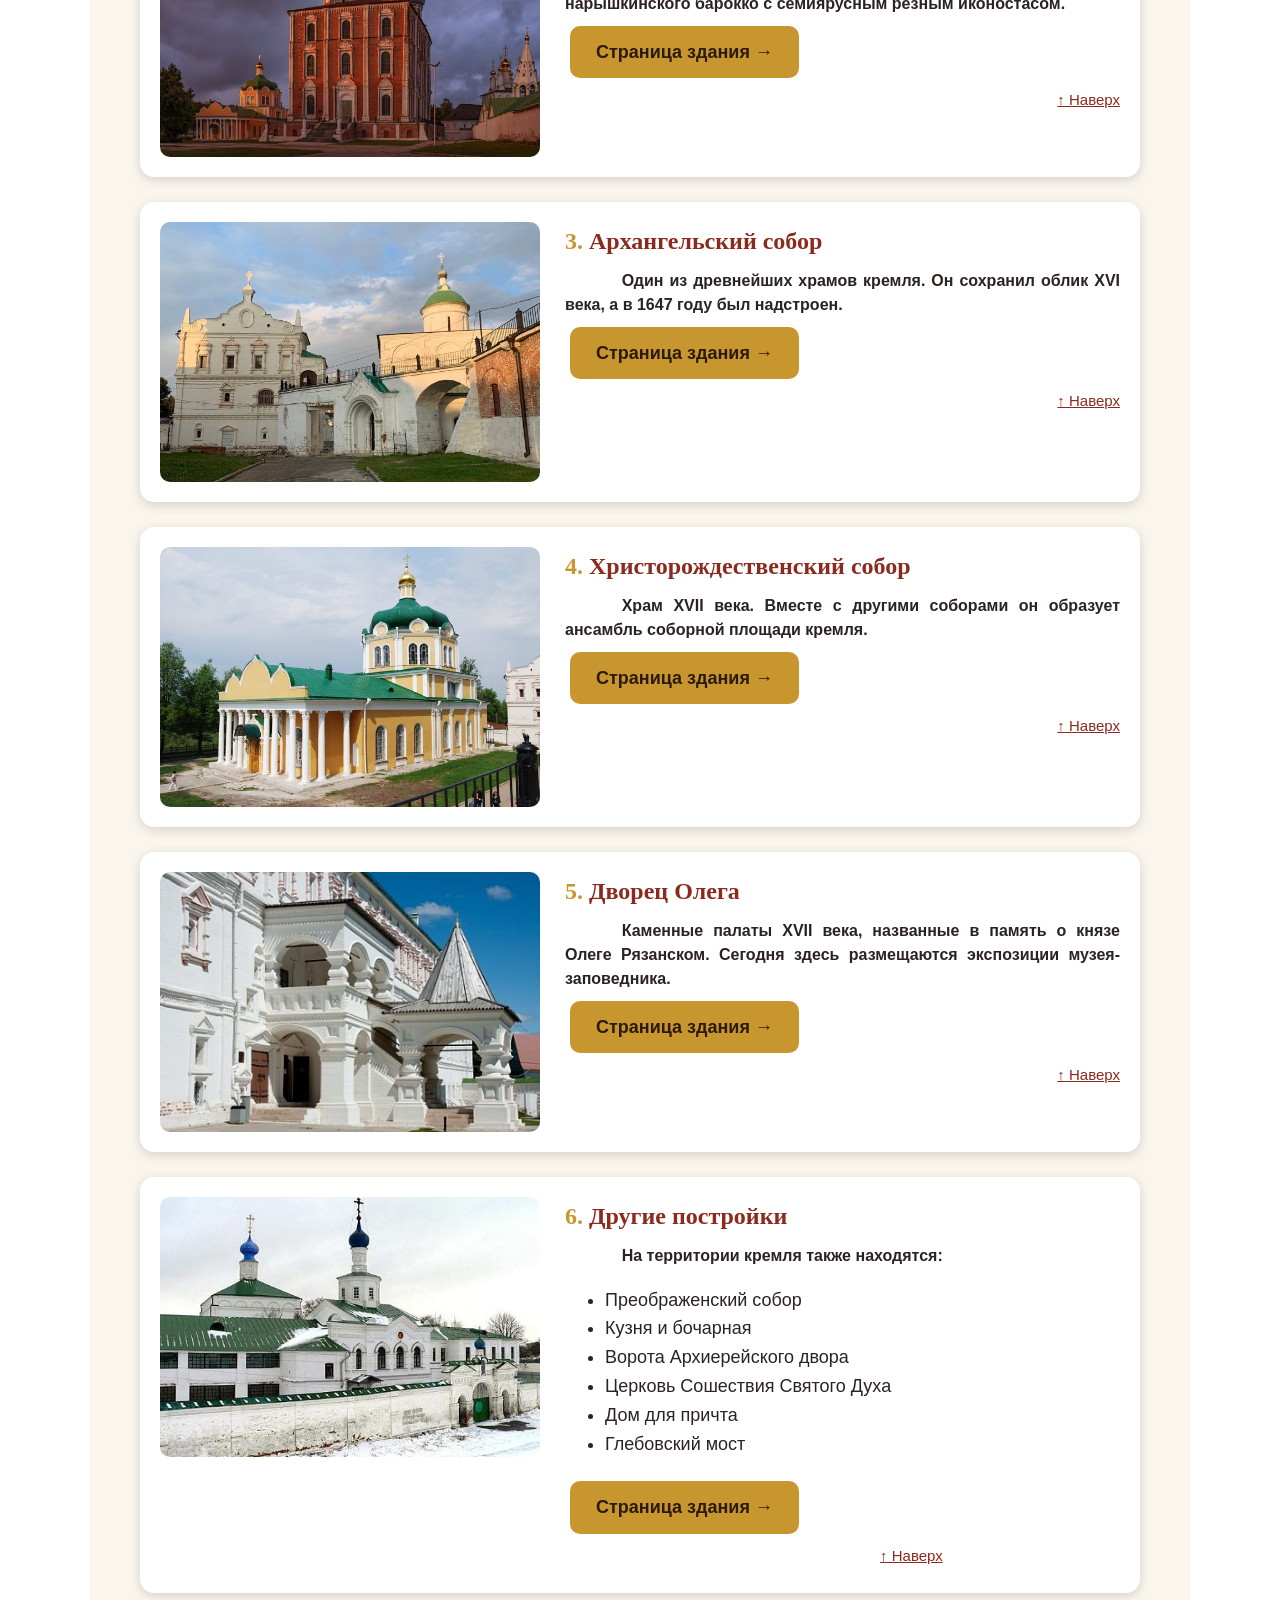
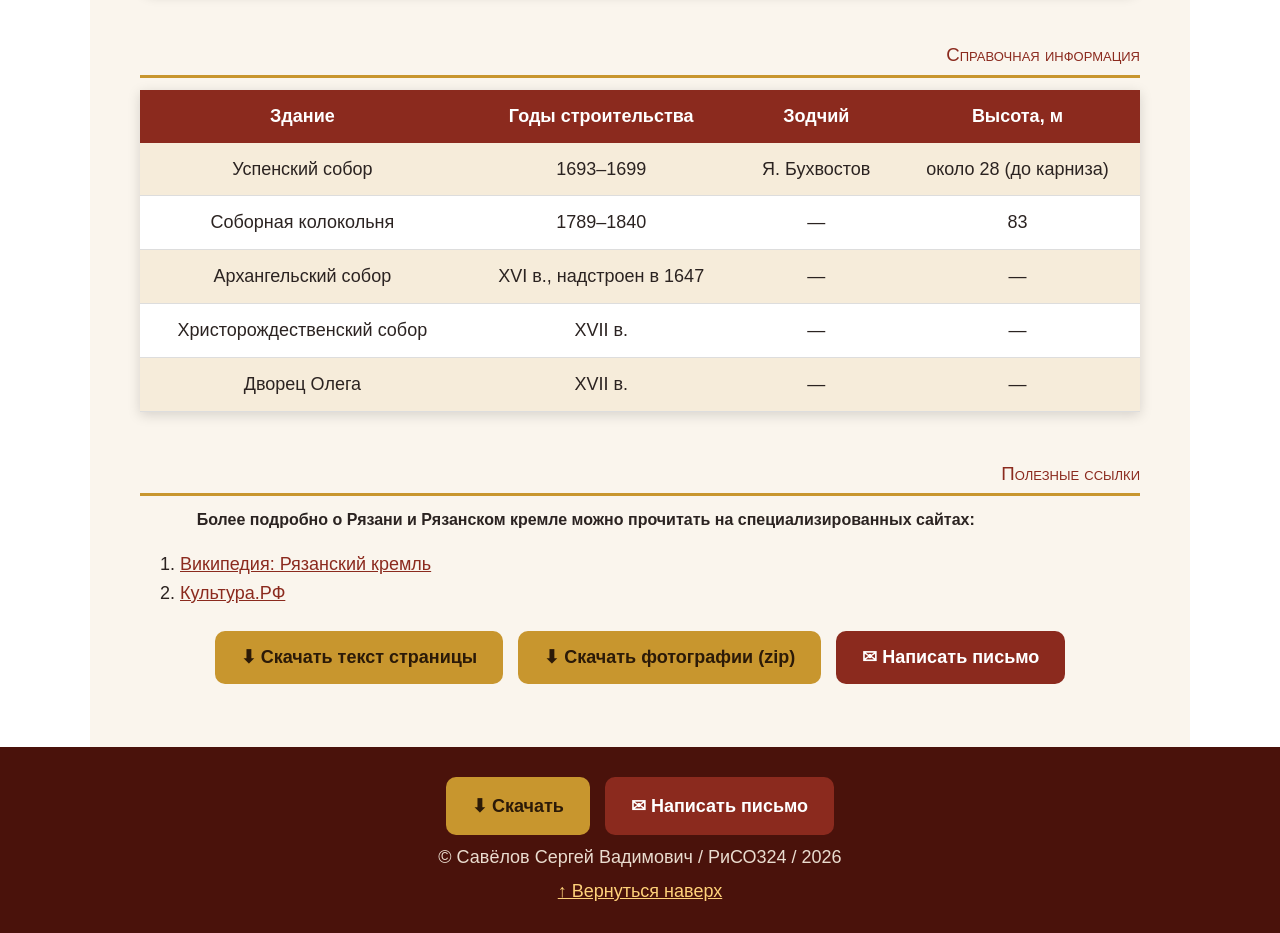
==== commit ad3f3506: "Add files via upload" ====
--- a/index.html
+++ b/index.html
@@ -13,7 +13,7 @@
 
 <div class="menu">
   <a href="index.html">Главная</a>
-  <a href="kolokolnya.html">Здания</a>
+  <a href="kolokolnya.html">Соборная колокольня</a>
   <a href="#karta">Схема</a>
   <a href="#zdaniya">Постройки</a>
   <a href="#spravka">Справка</a>
@@ -162,7 +162,7 @@
   <li><a href="https://www.culture.ru" target="_blank">Культура.РФ</a></li>
 </ol>
 
-<p class="Савёлов_РиСО324_Оснтек">
+<p class="knopki">
   <a class="knopka" href="kremlin-text.txt" download>⬇ Скачать текст страницы</a>
   <a class="knopka" href="photos.zip" download>⬇ Скачать фотографии (zip)</a>
   <a class="knopka knopka2" href="mailto:SergPlayGameChennle@gmail.com">✉ Написать письмо</a>
@@ -172,6 +172,8 @@
 
 <!-- Якорь для перехода вниз -->
 <div class="footer" id="bottom">
+  <a class="knopka" href="kremlin-text.txt" download>⬇ Скачать</a>
+  <a class="knopka knopka2" href="mailto:SergPlayGameChennle@gmail.com">✉ Написать письмо</a><br>
   © Савёлов Сергей Вадимович / РиСО324 / 2026<br>
   <a href="#top">↑ Вернуться наверх</a>
 </div>
--- a/style.css
+++ b/style.css
@@ -49,6 +49,7 @@
   font-size: 22px;
   color: #f3dcc2;
   margin: 0 0 25px 0;
+  text-align: right;
 }
 
 /* Основной блок с содержимым */
@@ -259,7 +260,9 @@
 /* Кнопки "назад / вперёд" внизу страниц зданий */
 .listalka {
   display: flex;
-  justify-content: space-between;
+  justify-content: center;
+  flex-wrap: wrap;
+  gap: 20px;
   margin-top: 30px;
 }
 
@@ -305,3 +308,17 @@
   text-indent: 1.5cm;
   line-height: 1.5;
 }
+
+/* Кнопки в подвале (чтобы текст на них оставался читаемым) */
+.footer .knopka {
+  color: #2b1a08;
+}
+.footer .knopka2 {
+  color: white;
+}
+
+/* Ряд кнопок: по центру, без красной строки */
+.knopki {
+  text-align: center;
+  text-indent: 0;
+}
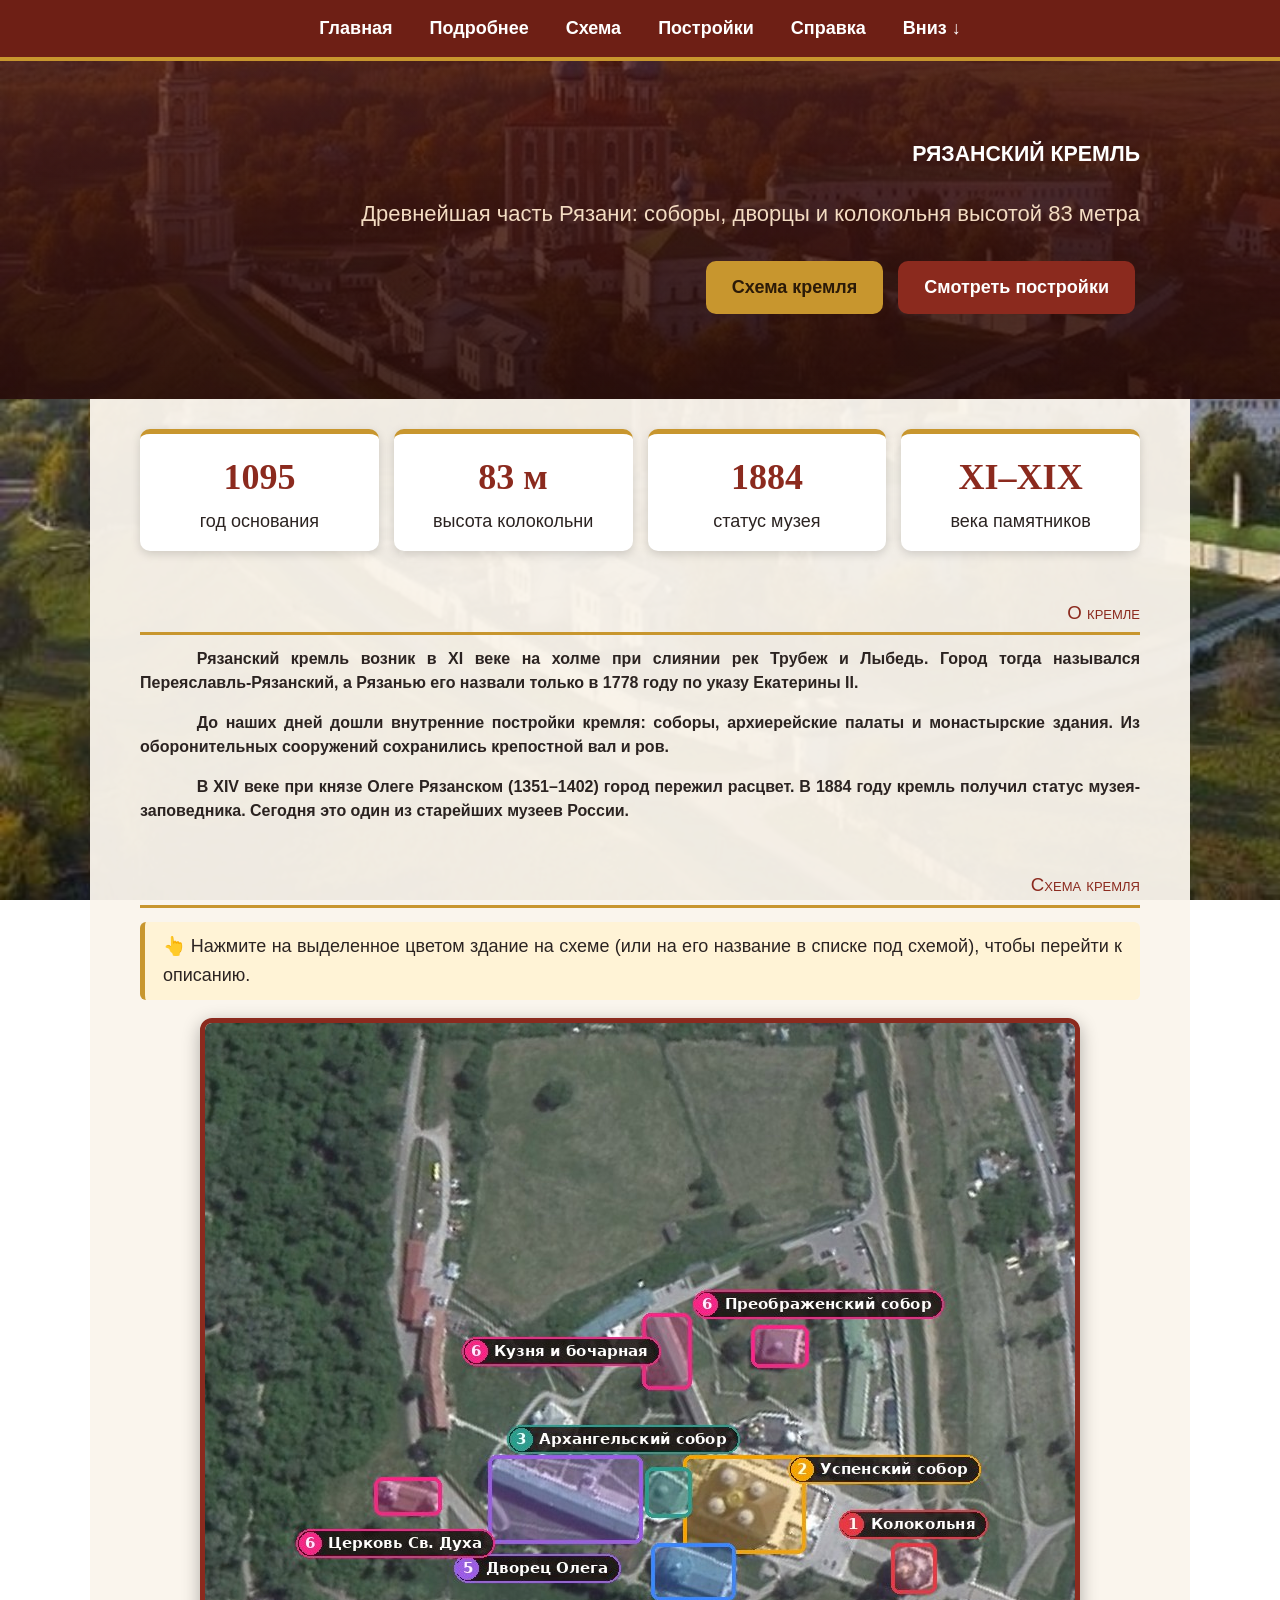
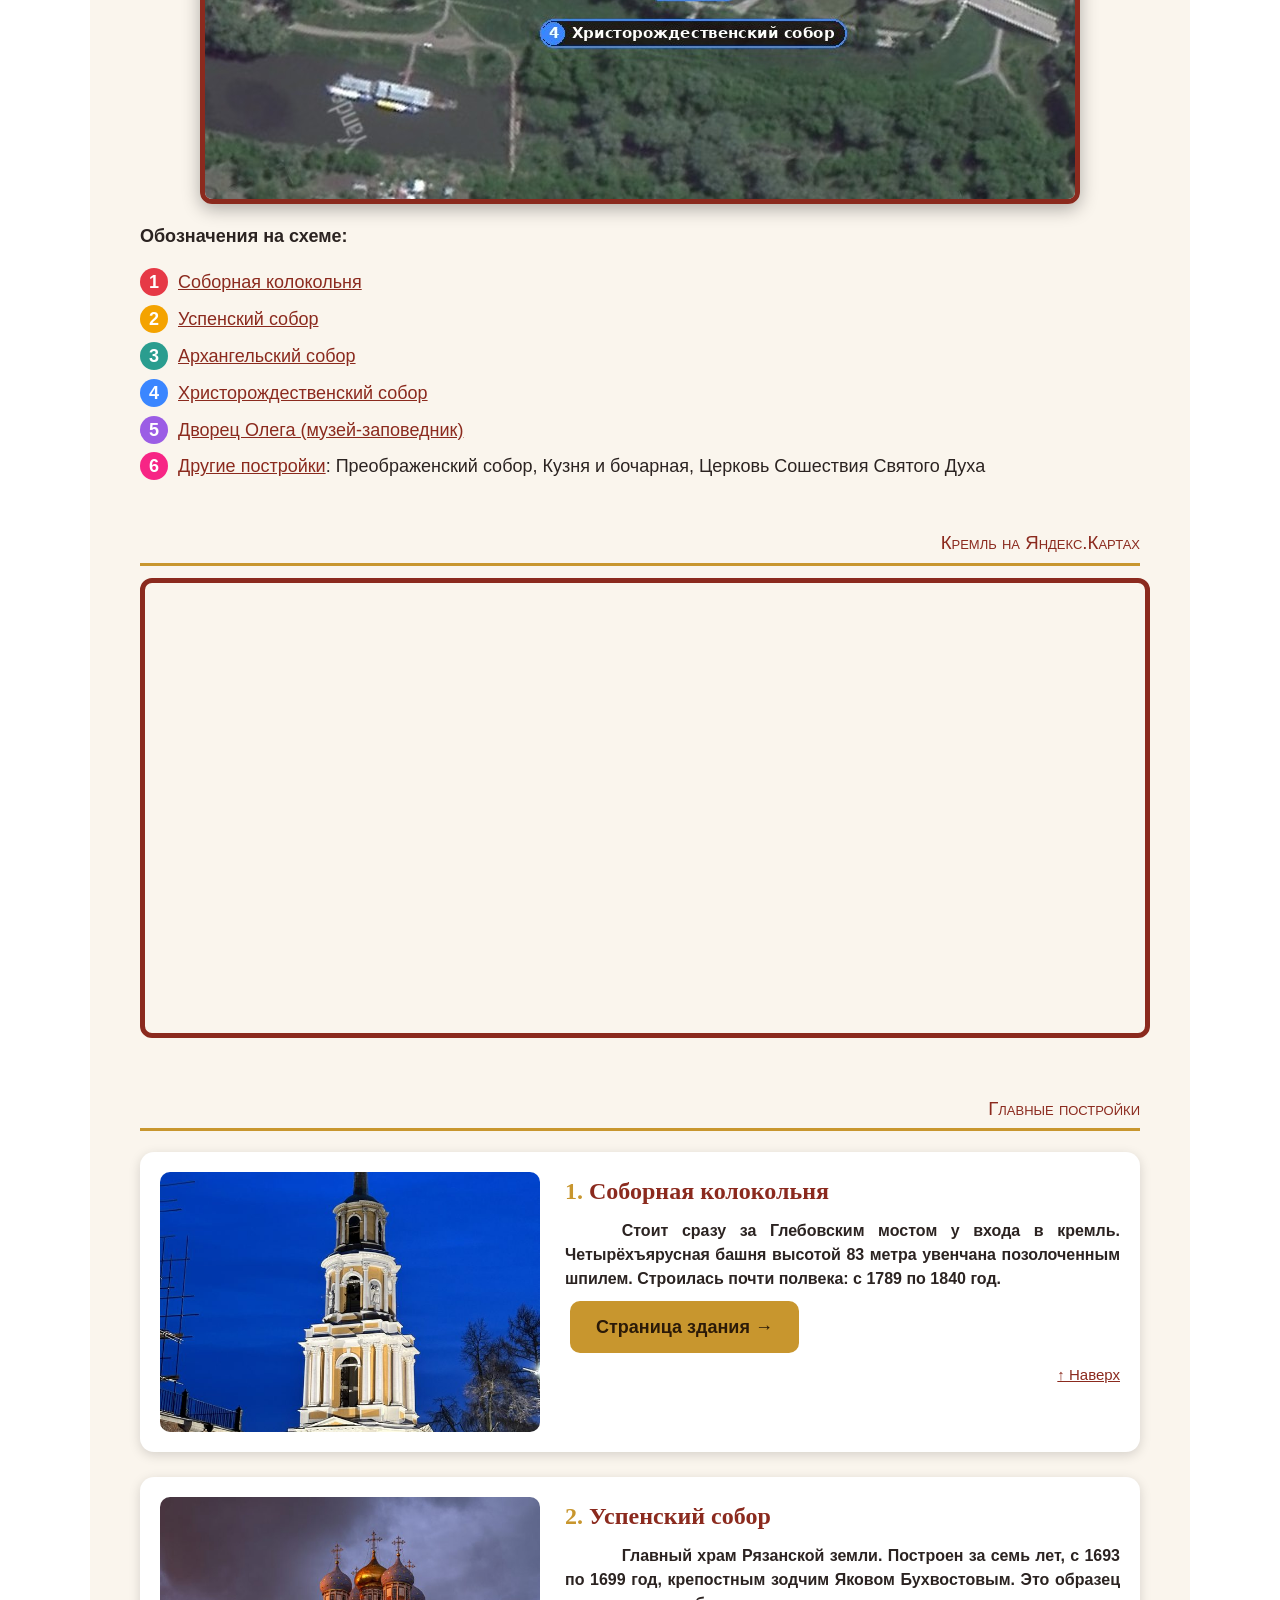
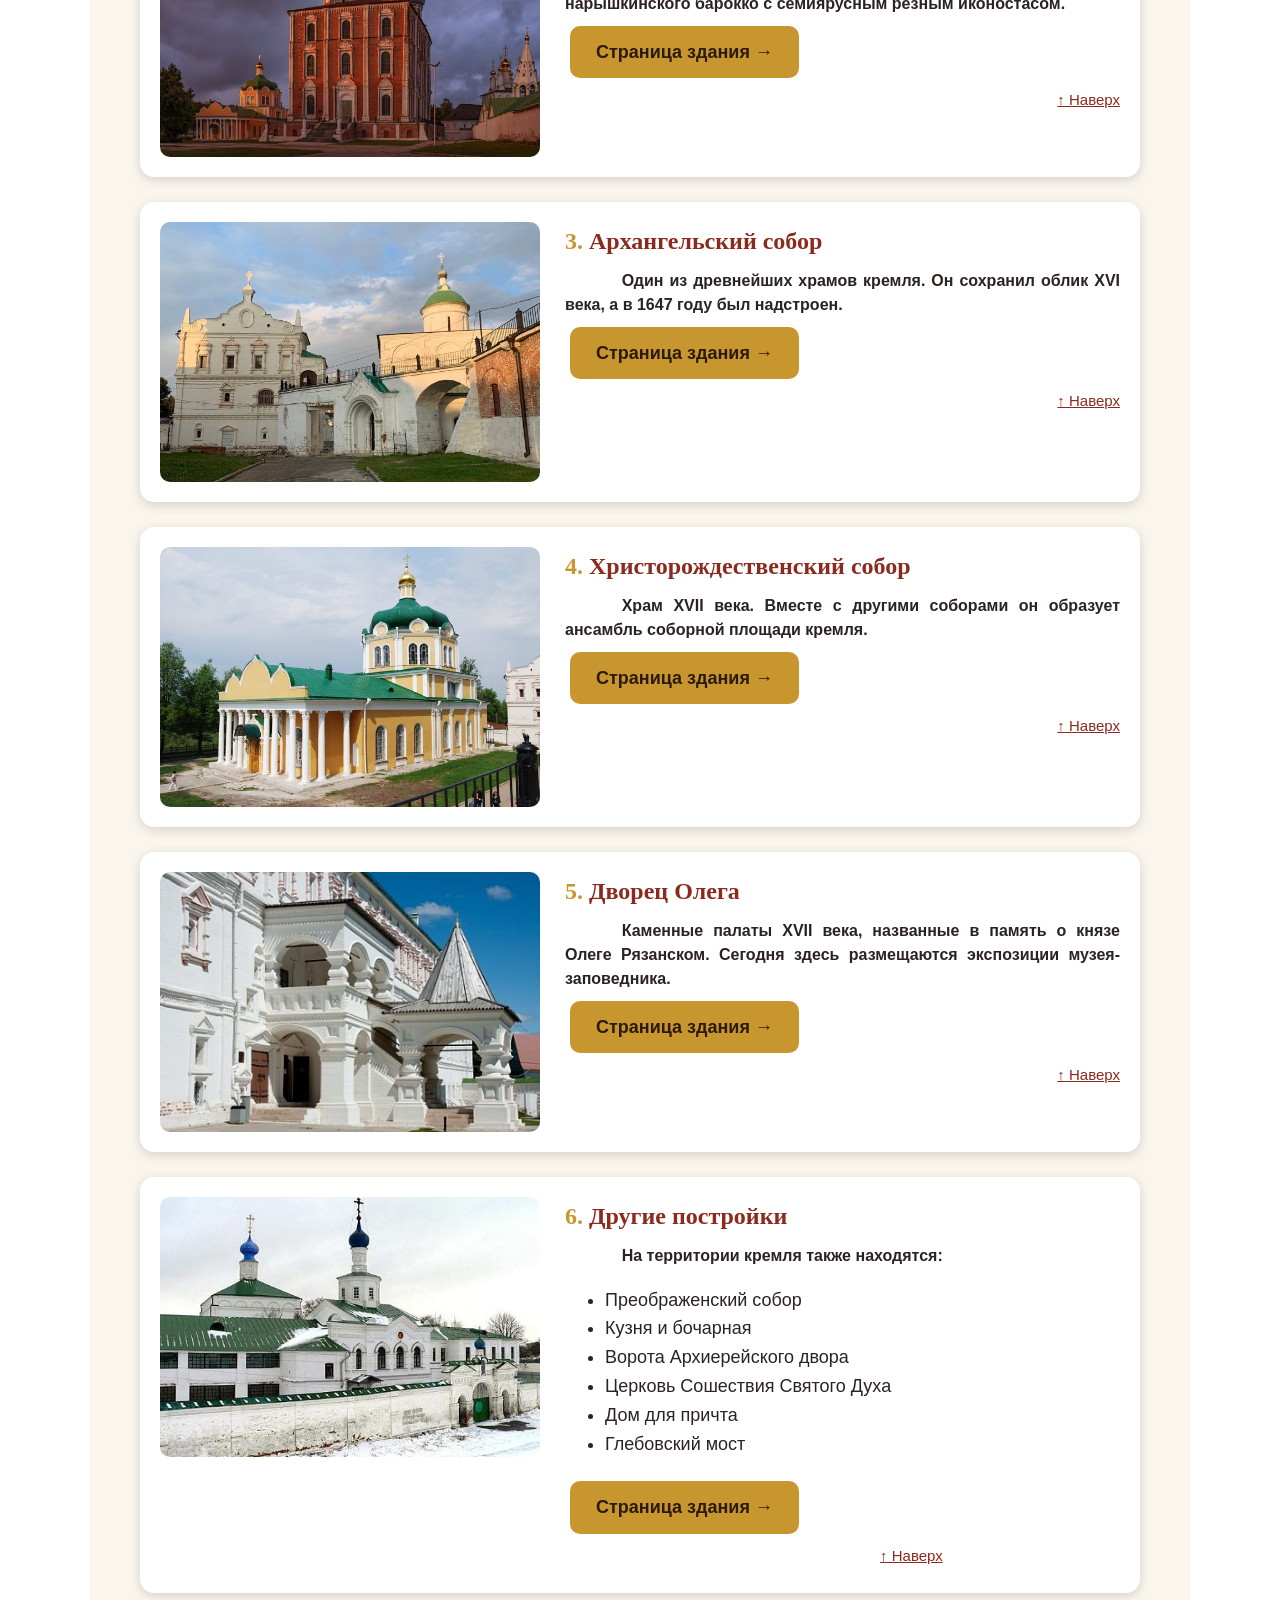
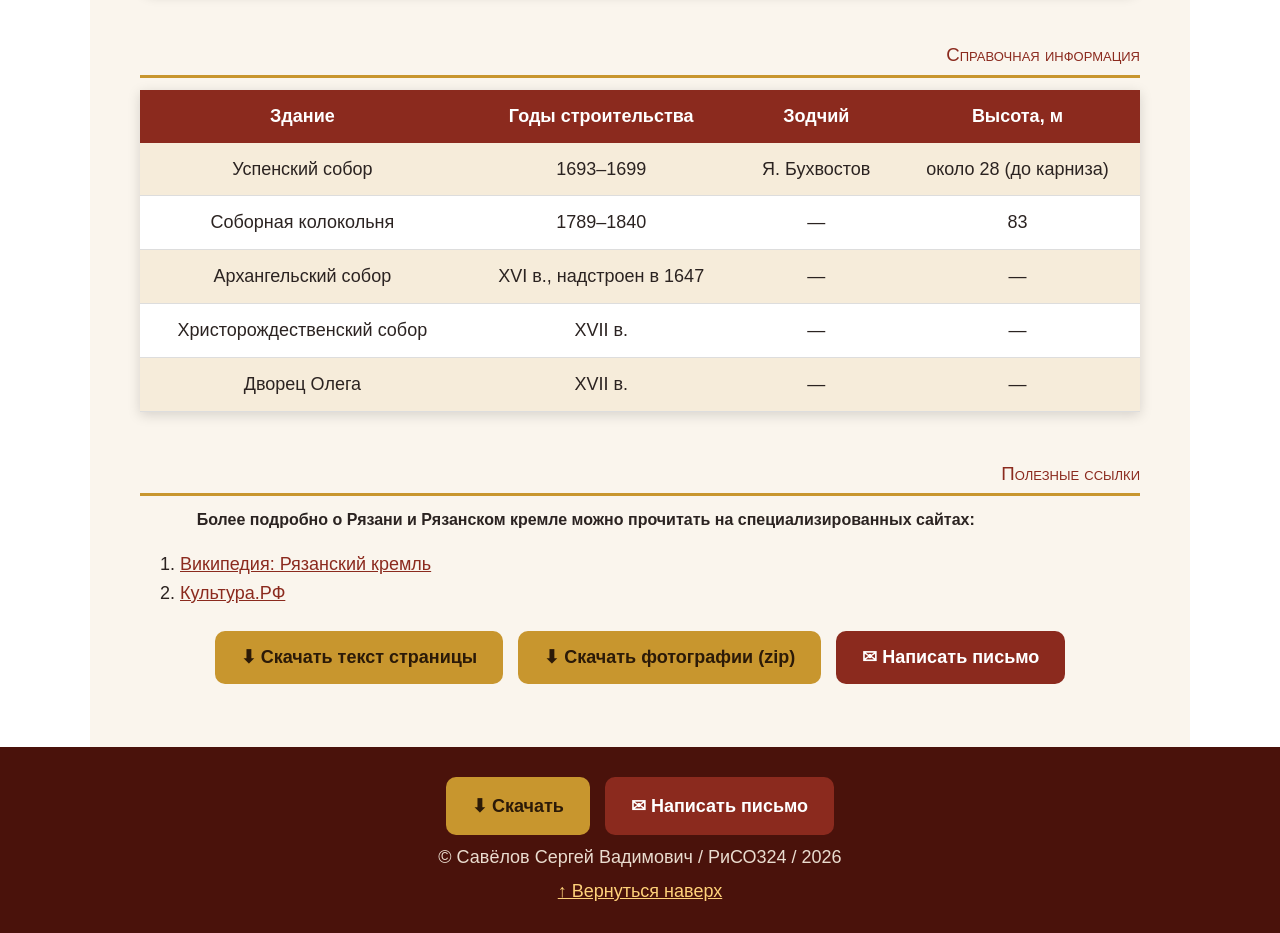
==== commit 59696ef5: "Update index.html" ====
--- a/index.html
+++ b/index.html
@@ -13,7 +13,7 @@
 
 <div class="menu">
   <a href="index.html">Главная</a>
-  <a href="kolokolnya.html">Соборная колокольня</a>
+  <a href="kolokolnya.html">Подробнее</a>
   <a href="#karta">Схема</a>
   <a href="#zdaniya">Постройки</a>
   <a href="#spravka">Справка</a>
